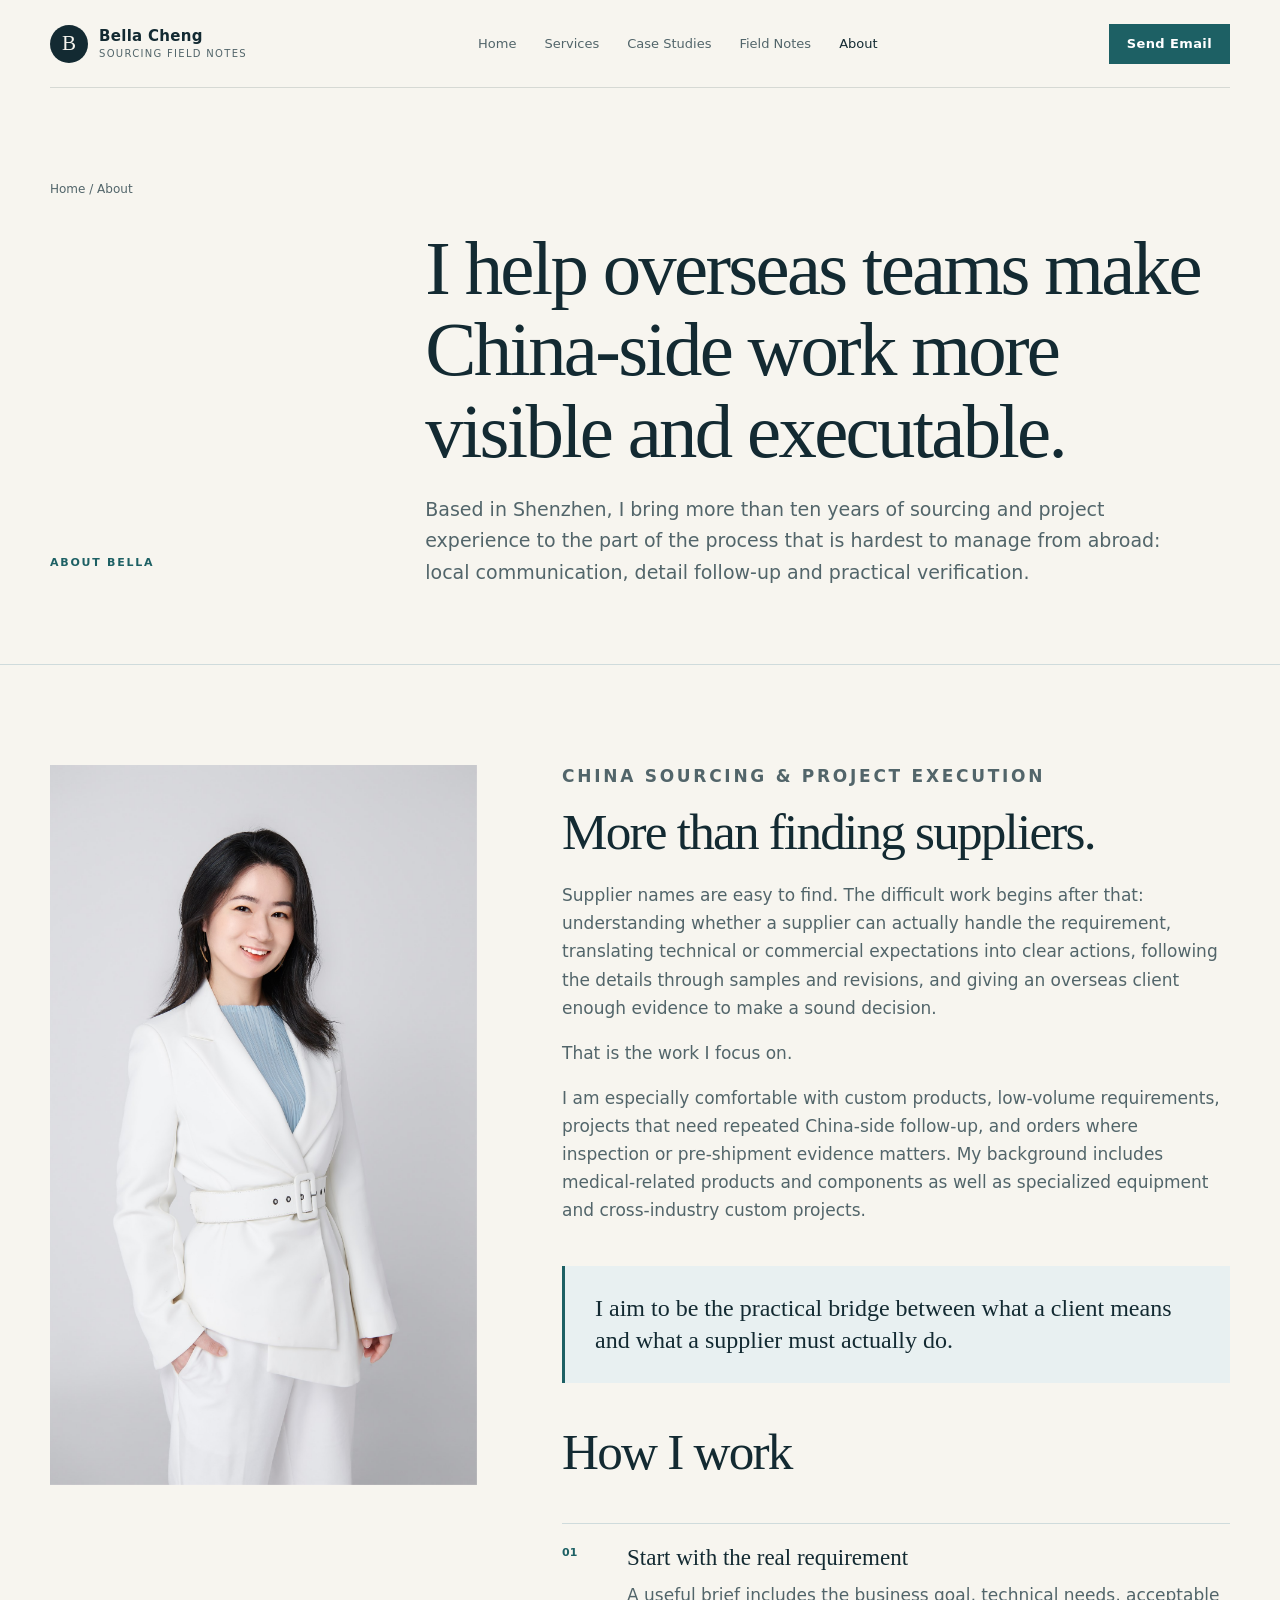
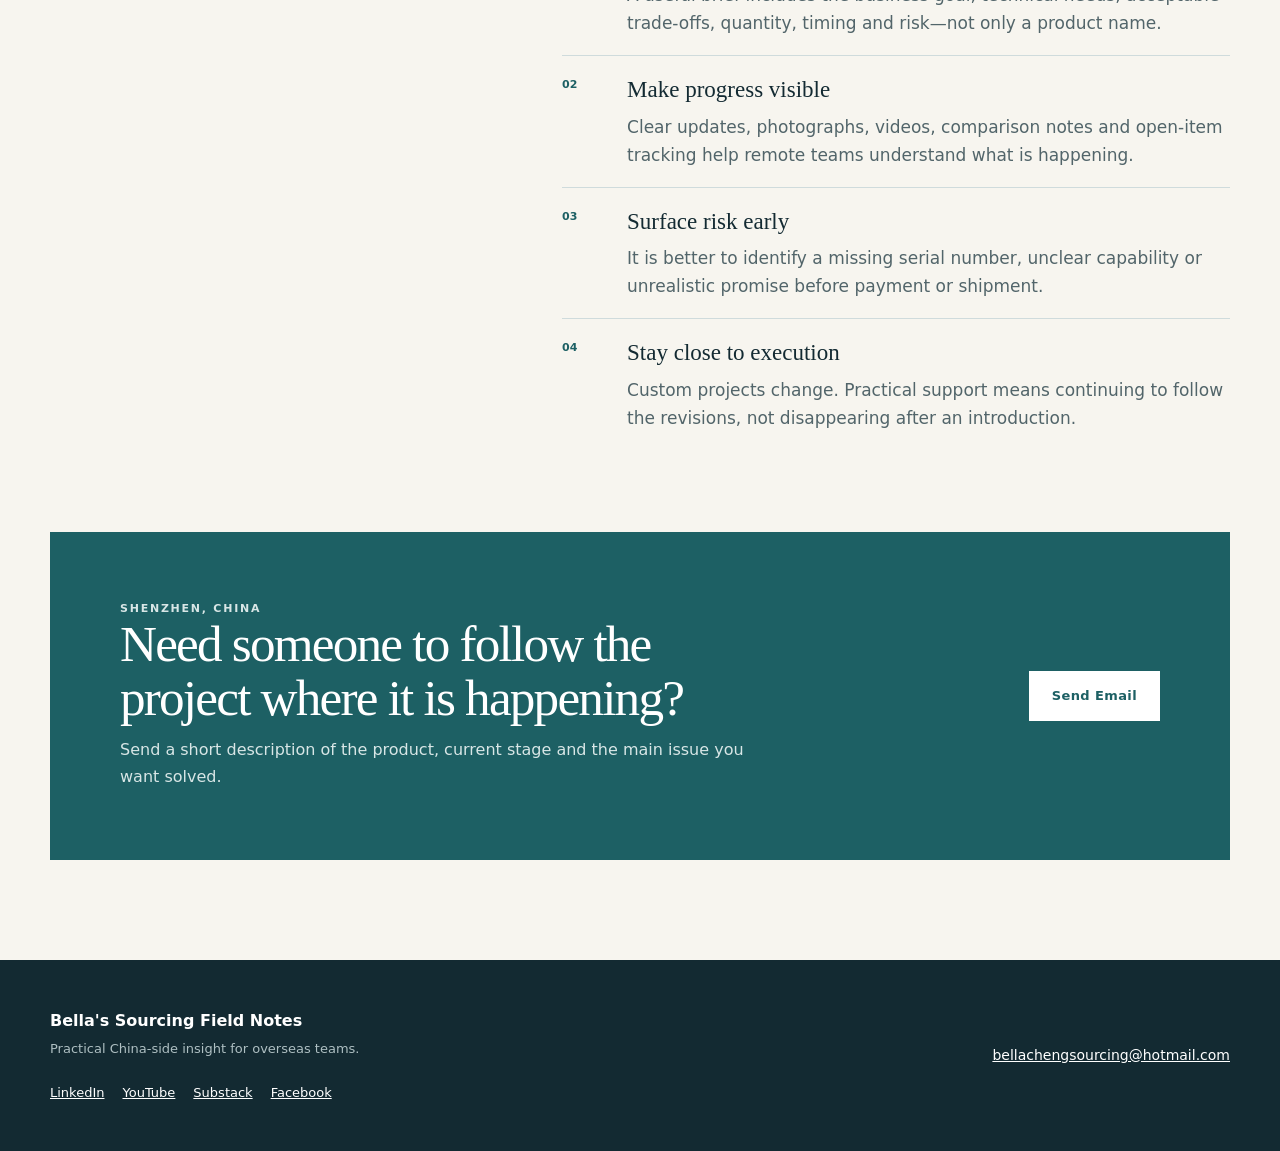
==== about.html @ df1ce71e "Add files via upload Launch Bella's Sourcing Field Notes website" ====
<!doctype html>
<html lang="en">
<head>
  <meta charset="utf-8"><meta name="viewport" content="width=device-width, initial-scale=1">
  <title>About Bella Cheng | Shenzhen Sourcing Specialist</title>
  <meta name="description" content="Meet Bella Cheng, a Shenzhen-based China sourcing and project execution specialist with more than 10 years of experience.">
  <link rel="canonical" href="https://bellasourcingnotes.github.io/about.html">
  <meta property="og:type" content="profile"><meta property="og:url" content="https://bellasourcingnotes.github.io/about.html"><meta property="og:title" content="About Bella Cheng"><meta property="og:description" content="Shenzhen-based China sourcing and project execution specialist with 10+ years of experience."><meta property="og:image" content="https://bellasourcingnotes.github.io/assets/og-preview.png"><meta name="twitter:card" content="summary_large_image"><meta name="twitter:image" content="https://bellasourcingnotes.github.io/assets/og-preview.png">
  <link rel="icon" href="assets/favicon.svg" type="image/svg+xml"><link rel="stylesheet" href="styles.css">
</head>
<body>
  <a class="skip-link" href="#main">Skip to content</a>
  <header class="site-header"><a class="brand" href="index.html"><span class="brand-mark">B</span><span><strong>Bella Cheng</strong><small>Sourcing Field Notes</small></span></a><button class="menu-button" aria-expanded="false" aria-controls="site-nav">Menu</button><nav id="site-nav" class="site-nav" aria-label="Primary navigation"><a href="index.html">Home</a><a href="services.html">Services</a><a href="case-studies.html">Case Studies</a><a href="field-notes.html">Field Notes</a><a class="active" aria-current="page" href="about.html">About</a></nav><a class="button button-small header-cta" href="mailto:bellachengsourcing@hotmail.com?subject=Sourcing%20project%20inquiry">Send Email</a></header>
  <main id="main">
    <section class="page-hero"><div class="shell"><p class="breadcrumbs"><a href="index.html">Home</a> / About</p><div class="page-hero-inner"><p class="section-kicker">About Bella</p><div><h1>I help overseas teams make China-side work more visible and executable.</h1><p class="lead">Based in Shenzhen, I bring more than ten years of sourcing and project experience to the part of the process that is hardest to manage from abroad: local communication, detail follow-up and practical verification.</p></div></div></div></section>
    <section class="content-section"><div class="shell about-layout"><div class="about-portrait"><img src="assets/bella-cheng.jpg" alt="Portrait of Bella Cheng in Shenzhen, China" width="1599" height="2400"></div><div class="about-copy prose"><p class="section-kicker">China sourcing & project execution</p><h2>More than finding suppliers.</h2><p>Supplier names are easy to find. The difficult work begins after that: understanding whether a supplier can actually handle the requirement, translating technical or commercial expectations into clear actions, following the details through samples and revisions, and giving an overseas client enough evidence to make a sound decision.</p><p>That is the work I focus on.</p><p>I am especially comfortable with custom products, low-volume requirements, projects that need repeated China-side follow-up, and orders where inspection or pre-shipment evidence matters. My background includes medical-related products and components as well as specialized equipment and cross-industry custom projects.</p><p class="pull-quote">I aim to be the practical bridge between what a client means and what a supplier must actually do.</p><h2>How I work</h2><div class="principles">
      <article class="principle"><span>01</span><div><h3>Start with the real requirement</h3><p>A useful brief includes the business goal, technical needs, acceptable trade-offs, quantity, timing and risk—not only a product name.</p></div></article>
      <article class="principle"><span>02</span><div><h3>Make progress visible</h3><p>Clear updates, photographs, videos, comparison notes and open-item tracking help remote teams understand what is happening.</p></div></article>
      <article class="principle"><span>03</span><div><h3>Surface risk early</h3><p>It is better to identify a missing serial number, unclear capability or unrealistic promise before payment or shipment.</p></div></article>
      <article class="principle"><span>04</span><div><h3>Stay close to execution</h3><p>Custom projects change. Practical support means continuing to follow the revisions, not disappearing after an introduction.</p></div></article>
    </div></div></div></section>
    <section class="shell cta-panel"><div><p class="section-kicker">Shenzhen, China</p><h2>Need someone to follow the project where it is happening?</h2><p>Send a short description of the product, current stage and the main issue you want solved.</p></div><a class="button" href="mailto:bellachengsourcing@hotmail.com?subject=Sourcing%20project%20inquiry">Send Email</a></section>
  </main>
  <footer class="site-footer"><div class="shell footer-grid"><div><strong>Bella's Sourcing Field Notes</strong><p>Practical China-side insight for overseas teams.</p><div class="social-links"><a href="https://www.linkedin.com/in/bellacxy">LinkedIn</a><a href="https://www.youtube.com/@bellachinasourcing">YouTube</a><a href="https://substack.com/@bellasourcingnotes">Substack</a><a href="https://www.facebook.com/people/Bella-China-Medical-Sourcing/100085035221209/">Facebook</a></div></div><a href="mailto:bellachengsourcing@hotmail.com">bellachengsourcing@hotmail.com</a></div></footer><script src="script.js"></script>
</body></html>
---- styles.css ----
:root {
  --ink: #132a32;
  --muted: #52656a;
  --paper: #f7f5ef;
  --white: #ffffff;
  --mist: #e8f0f1;
  --blue: #a9c7d3;
  --teal: #1d6064;
  --line: #cfdbdc;
  --shadow: 0 24px 70px rgba(23, 57, 65, .13);
  --shell: min(1180px, calc(100% - 40px));
}

* { box-sizing: border-box; }
html { scroll-behavior: smooth; }
body { margin: 0; color: var(--ink); background: var(--paper); font-family: Inter, ui-sans-serif, system-ui, -apple-system, BlinkMacSystemFont, "Segoe UI", sans-serif; line-height: 1.65; }
img { max-width: 100%; display: block; }
a { color: inherit; }
.shell { width: var(--shell); margin-inline: auto; }
.skip-link { position: fixed; top: -100px; left: 16px; z-index: 100; background: var(--ink); color: white; padding: 10px 14px; }
.skip-link:focus { top: 12px; }

.site-header { width: var(--shell); margin: 0 auto; min-height: 88px; display: grid; grid-template-columns: auto 1fr auto; align-items: center; gap: 30px; border-bottom: 1px solid rgba(19,42,50,.14); }
.brand { display: inline-flex; align-items: center; gap: 11px; text-decoration: none; line-height: 1.1; }
.brand-mark { display: grid; place-items: center; width: 38px; height: 38px; background: var(--ink); color: var(--paper); border-radius: 50%; font-family: Georgia, serif; font-size: 21px; }
.brand strong, .brand small { display: block; }
.brand strong { font-size: 15px; letter-spacing: .02em; }
.brand small { margin-top: 4px; font-size: 10px; color: var(--muted); letter-spacing: .13em; text-transform: uppercase; }
.site-nav { justify-self: center; display: flex; gap: 28px; }
.site-nav a { font-size: 13px; text-decoration: none; color: var(--muted); }
.site-nav a:hover, .site-nav a.active { color: var(--ink); }
.menu-button { display: none; }

.button { display: inline-flex; justify-content: center; align-items: center; min-height: 50px; padding: 0 22px; border: 1px solid var(--teal); background: var(--teal); color: white; text-decoration: none; font-weight: 700; font-size: 13px; letter-spacing: .03em; transition: transform .2s ease, box-shadow .2s ease; }
.button:hover { transform: translateY(-2px); box-shadow: 0 10px 24px rgba(29,96,100,.18); }
.button-small { min-height: 40px; padding-inline: 17px; }
.text-link { display: inline-flex; gap: 8px; align-items: center; color: var(--teal); font-weight: 700; font-size: 14px; text-decoration: none; border-bottom: 1px solid currentColor; }

.hero { min-height: 690px; display: grid; grid-template-columns: 1.12fr .88fr; gap: clamp(42px, 8vw, 110px); align-items: center; padding-block: 70px 78px; }
.eyebrow, .section-kicker { margin: 0 0 18px; color: var(--teal); font-size: 11px; line-height: 1.3; font-weight: 800; letter-spacing: .16em; text-transform: uppercase; }
h1, h2, h3, p { margin-top: 0; }
h1, h2 { font-family: Georgia, "Times New Roman", serif; font-weight: 400; line-height: 1.06; letter-spacing: -.035em; }
h1 { margin-bottom: 26px; font-size: clamp(52px, 6.2vw, 86px); }
h1 em { color: var(--teal); font-weight: 400; }
h2 { margin-bottom: 22px; font-size: clamp(36px, 4vw, 57px); }
h3 { line-height: 1.25; }
.hero-lead { max-width: 640px; color: var(--muted); font-size: clamp(17px, 1.7vw, 20px); }
.hero-actions { display: flex; align-items: center; gap: 25px; margin-top: 34px; }
.hero-facts { display: grid; grid-template-columns: repeat(3, 1fr); gap: 20px; margin: 50px 0 0; padding-top: 24px; border-top: 1px solid var(--line); }
.hero-facts div { min-width: 0; }
.hero-facts dt { font-family: Georgia, serif; font-size: 21px; }
.hero-facts dd { margin: 4px 0 0; color: var(--muted); font-size: 11px; line-height: 1.4; text-transform: uppercase; letter-spacing: .08em; }
.portrait-wrap { position: relative; max-width: 470px; justify-self: end; }
.portrait-frame { aspect-ratio: 4 / 5.2; overflow: hidden; background: var(--mist); box-shadow: var(--shadow); }
.portrait-frame img { width: 100%; height: 100%; object-fit: cover; object-position: 50% 20%; }
.portrait-frame::after { content: ""; position: absolute; inset: 16px -16px -16px 16px; z-index: -1; border: 1px solid var(--blue); }
.portrait-caption { position: absolute; left: -32px; bottom: 28px; min-width: 235px; margin: 0; padding: 15px 18px; background: rgba(255,255,255,.94); box-shadow: 0 13px 35px rgba(19,42,50,.12); }
.portrait-caption strong, .portrait-caption span { display: block; }
.portrait-caption strong { font-family: Georgia, serif; font-size: 18px; }
.portrait-caption span { color: var(--muted); font-size: 10px; text-transform: uppercase; letter-spacing: .08em; }

.intro-band { background: var(--ink); color: white; padding-block: 76px; }
.intro-grid { display: grid; grid-template-columns: .4fr 1fr; gap: 70px; }
.intro-grid .section-kicker { color: var(--blue); }
.intro-grid h2 { max-width: 760px; margin-bottom: 16px; }
.intro-grid p:last-child { max-width: 740px; color: #c8d4d6; font-size: 17px; }
.section-space { padding-block: 110px; }
.section-heading { max-width: 680px; margin-bottom: 52px; }
.service-grid { display: grid; grid-template-columns: repeat(4, 1fr); border-top: 1px solid var(--line); border-left: 1px solid var(--line); }
.service-card { min-height: 290px; padding: 30px 25px; border-right: 1px solid var(--line); border-bottom: 1px solid var(--line); }
.service-card span { color: var(--teal); font-size: 11px; font-weight: 800; letter-spacing: .12em; }
.service-card h3 { margin: 72px 0 14px; font-family: Georgia, serif; font-size: 25px; font-weight: 400; }
.service-card p { color: var(--muted); font-size: 14px; }
.about-preview { margin-bottom: 110px; padding: 70px; background: var(--mist); display: grid; grid-template-columns: .8fr 1.2fr; gap: 80px; }
.about-preview h2 { margin-bottom: 0; }
.about-preview p { color: var(--muted); font-size: 17px; }
.site-footer { padding-block: 48px; background: var(--ink); color: white; }
.footer-grid { display: flex; justify-content: space-between; align-items: center; gap: 30px; }
.footer-grid p { margin: 4px 0 0; color: #aebfc2; font-size: 13px; }
.footer-grid a { color: white; font-size: 14px; }

.page-hero { padding-block: 92px 76px; border-bottom: 1px solid var(--line); }
.page-hero-inner { display: grid; grid-template-columns: .55fr 1.45fr; gap: 70px; align-items: end; }
.page-hero h1 { max-width: 930px; margin-bottom: 22px; font-size: clamp(48px, 6vw, 78px); }
.page-hero .lead { max-width: 760px; margin-bottom: 0; color: var(--muted); font-size: 19px; }
.breadcrumbs { margin-bottom: 28px; color: var(--muted); font-size: 12px; }
.breadcrumbs a { text-decoration: none; }
.content-section { padding-block: 100px; }
.content-section + .content-section { border-top: 1px solid var(--line); }
.two-column { display: grid; grid-template-columns: .75fr 1.25fr; gap: 80px; }
.two-column-narrow { display: grid; grid-template-columns: .9fr 1.1fr; gap: 65px; }
.prose { max-width: 760px; }
.prose p { color: var(--muted); font-size: 17px; }
.prose h2, .prose h3 { margin-top: 54px; }
.prose h2:first-child, .prose h3:first-child { margin-top: 0; }
.prose h3 { font-family: Georgia, serif; font-size: 27px; font-weight: 400; }
.prose ul, .prose ol { color: var(--muted); padding-left: 1.25em; }
.prose li { margin-bottom: 10px; }
.pull-quote { margin: 42px 0; padding: 26px 30px; border-left: 3px solid var(--teal); background: var(--mist); color: var(--ink) !important; font-family: Georgia, serif; font-size: 24px !important; line-height: 1.35; }
.detail-list { display: grid; gap: 0; margin: 0; border-top: 1px solid var(--line); }
.detail-list div { display: grid; grid-template-columns: 150px 1fr; gap: 20px; padding: 21px 0; border-bottom: 1px solid var(--line); }
.detail-list dt { color: var(--teal); font-size: 11px; font-weight: 800; letter-spacing: .1em; text-transform: uppercase; }
.detail-list dd { margin: 0; }
.process-list { display: grid; grid-template-columns: repeat(4, 1fr); margin-top: 45px; border-top: 1px solid var(--line); border-left: 1px solid var(--line); }
.process-step { padding: 28px 24px; border-right: 1px solid var(--line); border-bottom: 1px solid var(--line); }
.process-step strong { display: block; margin-bottom: 28px; color: var(--teal); font-size: 11px; letter-spacing: .1em; }
.process-step h3 { font-family: Georgia, serif; font-size: 24px; font-weight: 400; }
.process-step p { color: var(--muted); font-size: 14px; }
.fit-grid { display: grid; grid-template-columns: 1fr 1fr; gap: 1px; margin-top: 40px; background: var(--line); border: 1px solid var(--line); }
.fit-card { padding: 36px; background: var(--paper); }
.fit-card h3 { font-family: Georgia, serif; font-size: 27px; font-weight: 400; }
.fit-card ul { margin: 0; padding-left: 1.15em; color: var(--muted); }
.fit-card li { margin-bottom: 9px; }

.case-grid { display: grid; grid-template-columns: repeat(2, 1fr); gap: 26px; }
.case-card { display: flex; flex-direction: column; min-height: 410px; padding: 38px; background: var(--white); border: 1px solid var(--line); }
.case-card:first-child { grid-column: 1 / -1; min-height: 370px; background: var(--ink); color: white; }
.case-meta { display: flex; flex-wrap: wrap; gap: 10px; margin-bottom: 36px; }
.tag { display: inline-block; padding: 5px 9px; border: 1px solid currentColor; color: var(--teal); font-size: 10px; font-weight: 800; letter-spacing: .08em; text-transform: uppercase; }
.case-card:first-child .tag { color: var(--blue); }
.case-card h2 { max-width: 850px; font-size: clamp(31px, 4vw, 50px); }
.case-card:not(:first-child) h2 { font-size: 34px; }
.case-card p { max-width: 760px; color: var(--muted); }
.case-card:first-child p { color: #c8d4d6; }
.case-outcome { margin-top: auto; padding-top: 26px; border-top: 1px solid var(--line); }
.case-card:first-child .case-outcome { border-color: #3c555c; }
.case-outcome strong { display: block; margin-bottom: 6px; color: var(--teal); font-size: 11px; letter-spacing: .1em; text-transform: uppercase; }
.case-card:first-child .case-outcome strong { color: var(--blue); }
.case-outcome span { font-family: Georgia, serif; font-size: 21px; }
.privacy-note { margin-top: 36px; color: var(--muted); font-size: 13px; }

.notes-grid { display: grid; grid-template-columns: repeat(3, 1fr); gap: 24px; }
.note-card { display: flex; flex-direction: column; min-height: 390px; padding: 30px; background: var(--white); border: 1px solid var(--line); text-decoration: none; }
.note-card:hover { border-color: var(--teal); }
.note-card .tag { align-self: flex-start; }
.note-card h2 { margin-top: 48px; font-size: 32px; }
.note-card p { color: var(--muted); font-size: 14px; }
.note-card .read-more { margin-top: auto; padding-top: 22px; color: var(--teal); font-weight: 800; font-size: 13px; }
.platform-strip { display: grid; grid-template-columns: repeat(4, 1fr); margin-top: 45px; border: 1px solid var(--line); }
.platform-strip a { padding: 24px; text-decoration: none; border-right: 1px solid var(--line); }
.platform-strip a:last-child { border-right: 0; }
.platform-strip strong, .platform-strip span { display: block; }
.platform-strip span { margin-top: 5px; color: var(--muted); font-size: 12px; }

.about-layout { display: grid; grid-template-columns: .78fr 1.22fr; gap: 85px; align-items: start; }
.about-portrait { position: sticky; top: 30px; }
.about-portrait img { width: 100%; max-height: 720px; object-fit: cover; object-position: 50% 20%; }
.about-copy h2 { margin-top: 0; }
.principles { display: grid; gap: 18px; margin-top: 44px; }
.principle { display: grid; grid-template-columns: 45px 1fr; gap: 20px; padding-top: 20px; border-top: 1px solid var(--line); }
.principle span { color: var(--teal); font-size: 11px; font-weight: 800; }
.principle h3 { margin-bottom: 8px; font-family: Georgia, serif; font-size: 23px; font-weight: 400; }
.principle p { margin: 0; color: var(--muted); }

.cta-panel { margin-block: 0 100px; padding: 70px; background: var(--teal); color: white; display: grid; grid-template-columns: 1.35fr .65fr; gap: 60px; align-items: center; }
.cta-panel h2 { margin-bottom: 12px; }
.cta-panel p { margin-bottom: 0; color: #d8e6e6; }
.cta-panel .button { justify-self: end; background: white; border-color: white; color: var(--teal); }
.social-links { display: flex; flex-wrap: wrap; gap: 18px; margin-top: 22px; }
.social-links a { color: inherit; font-size: 13px; }

.article-shell { width: min(760px, calc(100% - 40px)); margin-inline: auto; }
.article-header { padding-block: 85px 58px; }
.article-header h1 { font-size: clamp(44px, 6vw, 72px); }
.article-meta { display: flex; flex-wrap: wrap; gap: 14px; color: var(--muted); font-size: 12px; }
.article-body { padding-bottom: 100px; }
.article-body p, .article-body li { color: var(--muted); font-size: 17px; }
.article-body h2 { margin-top: 58px; font-size: 40px; }
.article-body h3 { margin-top: 34px; font-family: Georgia, serif; font-size: 26px; font-weight: 400; }
.article-body li { margin-bottom: 12px; }
.article-callout { margin: 42px 0; padding: 30px; background: var(--mist); }
.article-callout strong { display: block; margin-bottom: 8px; color: var(--teal); font-size: 11px; letter-spacing: .1em; text-transform: uppercase; }
.article-callout p { margin-bottom: 0; color: var(--ink); }
.article-disclaimer { margin-top: 65px; padding-top: 25px; border-top: 1px solid var(--line); font-size: 12px !important; }
.back-link { display: inline-block; margin-top: 34px; color: var(--teal); font-weight: 700; }
.error-page { min-height: 70vh; display: grid; place-items: center; text-align: center; }
.error-page h1 { margin-bottom: 15px; font-size: 100px; color: var(--teal); }
.error-page p { color: var(--muted); }

@media (max-width: 900px) {
  .site-header { grid-template-columns: 1fr auto; }
  .menu-button { display: block; border: 1px solid var(--line); background: transparent; padding: 9px 12px; }
  .site-nav { display: none; position: absolute; z-index: 20; top: 78px; left: 20px; right: 20px; padding: 20px; background: var(--white); box-shadow: var(--shadow); flex-direction: column; gap: 16px; }
  .site-nav.open { display: flex; }
  .header-cta { display: none; }
  .hero { grid-template-columns: 1fr; padding-top: 55px; }
  .portrait-wrap { justify-self: start; width: min(100%, 500px); }
  .intro-grid, .about-preview { grid-template-columns: 1fr; gap: 25px; }
  .service-grid { grid-template-columns: repeat(2, 1fr); }
  .page-hero-inner, .two-column, .two-column-narrow, .about-layout { grid-template-columns: 1fr; gap: 40px; }
  .process-list { grid-template-columns: repeat(2, 1fr); }
  .notes-grid { grid-template-columns: 1fr 1fr; }
  .platform-strip { grid-template-columns: 1fr 1fr; }
  .platform-strip a:nth-child(2) { border-right: 0; }
  .platform-strip a:nth-child(-n+2) { border-bottom: 1px solid var(--line); }
  .about-portrait { position: static; max-width: 540px; }
  .cta-panel { grid-template-columns: 1fr; }
  .cta-panel .button { justify-self: start; }
}

@media (max-width: 580px) {
  :root { --shell: min(100% - 28px, 1180px); }
  .site-header { min-height: 76px; }
  .brand small { display: none; }
  .hero { min-height: auto; padding-block: 45px 64px; gap: 55px; }
  h1 { font-size: 48px; }
  .hero-actions { align-items: flex-start; flex-direction: column; }
  .hero-facts { grid-template-columns: 1fr 1fr; }
  .portrait-caption { left: 12px; bottom: 16px; }
  .intro-band { padding-block: 58px; }
  .section-space { padding-block: 75px; }
  .service-grid { grid-template-columns: 1fr; }
  .service-card { min-height: 220px; }
  .service-card h3 { margin-top: 48px; }
  .about-preview { margin-bottom: 75px; padding: 42px 24px; }
  .footer-grid { align-items: flex-start; flex-direction: column; }
  .page-hero { padding-block: 60px 52px; }
  .page-hero h1 { font-size: 45px; }
  .content-section { padding-block: 70px; }
  .process-list, .fit-grid, .case-grid, .notes-grid { grid-template-columns: 1fr; }
  .case-card:first-child { grid-column: auto; }
  .case-card { min-height: 350px; padding: 28px; }
  .case-card:not(:first-child) h2 { font-size: 30px; }
  .platform-strip { grid-template-columns: 1fr; }
  .platform-strip a, .platform-strip a:nth-child(2) { border-right: 0; border-bottom: 1px solid var(--line); }
  .platform-strip a:last-child { border-bottom: 0; }
  .cta-panel { margin-bottom: 75px; padding: 45px 25px; }
  .detail-list div { grid-template-columns: 1fr; gap: 6px; }
}

@media (prefers-reduced-motion: reduce) {
  * { scroll-behavior: auto !important; transition: none !important; }
}
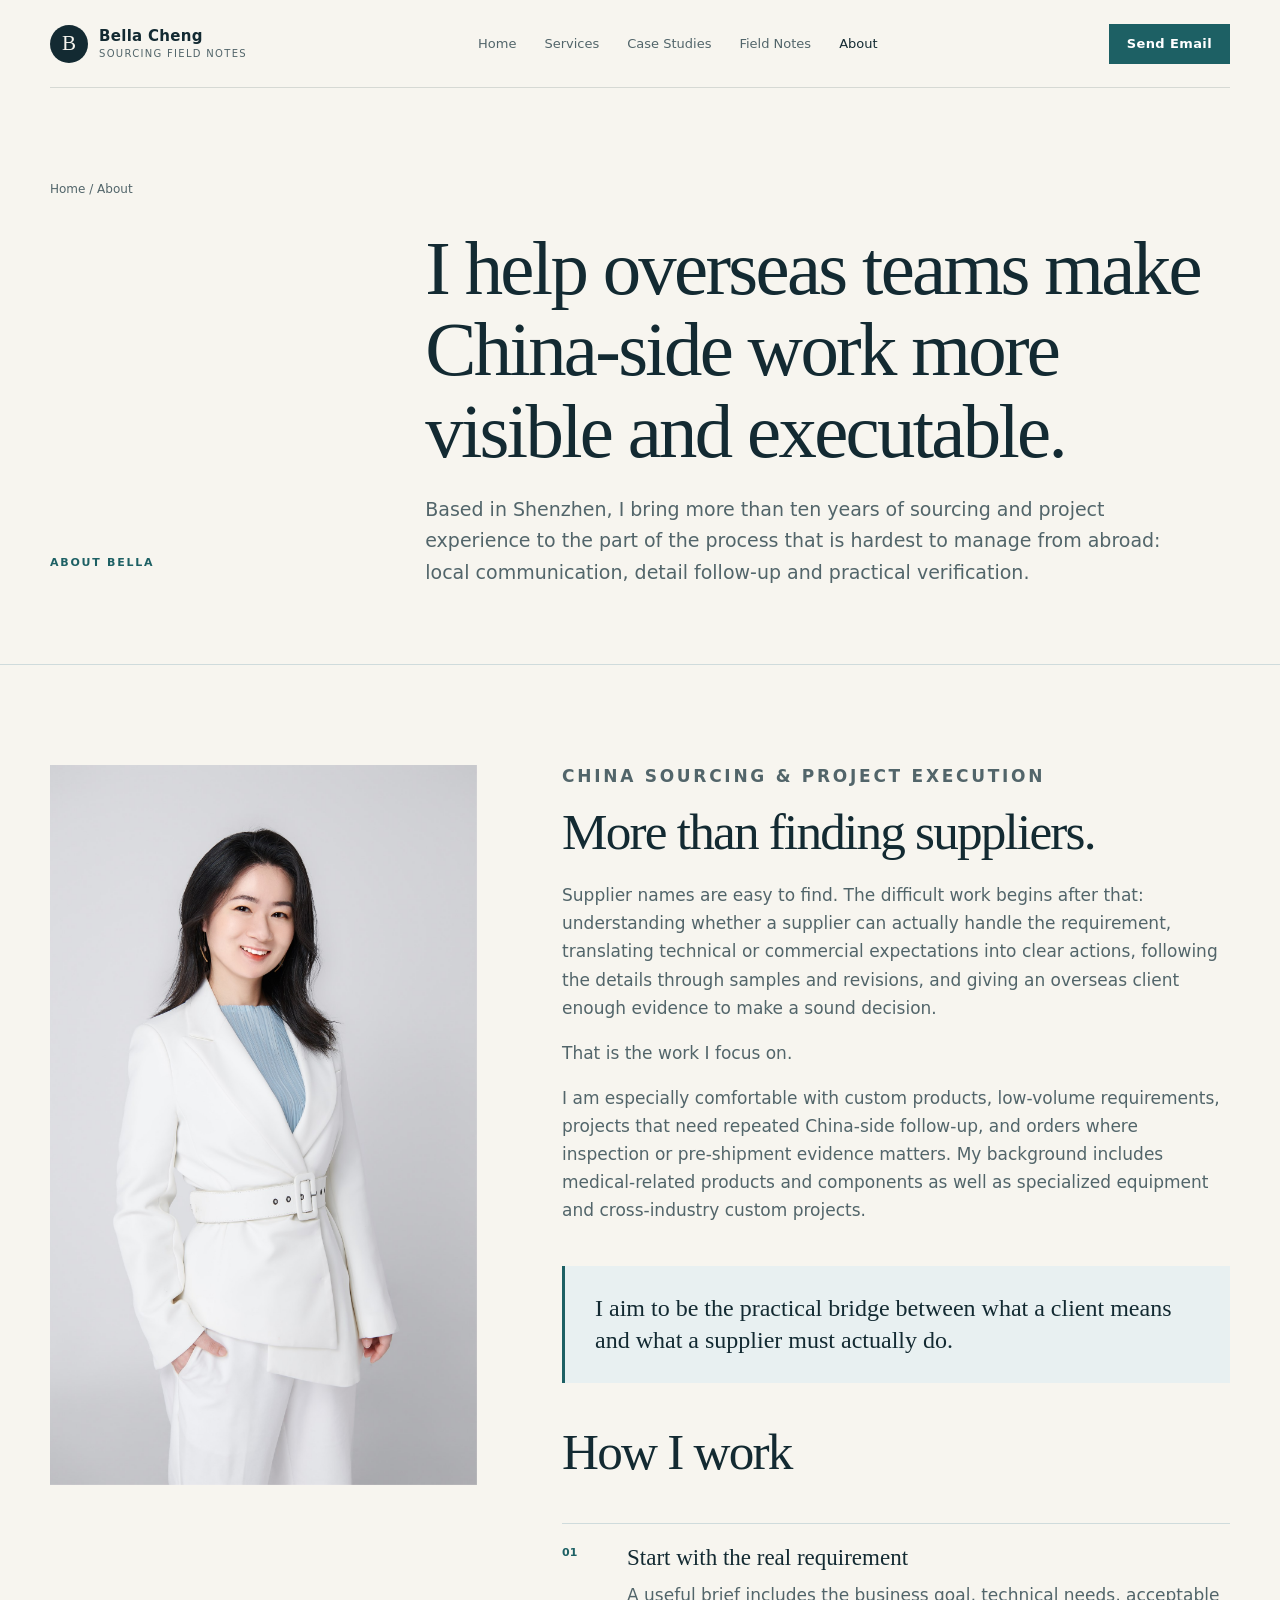
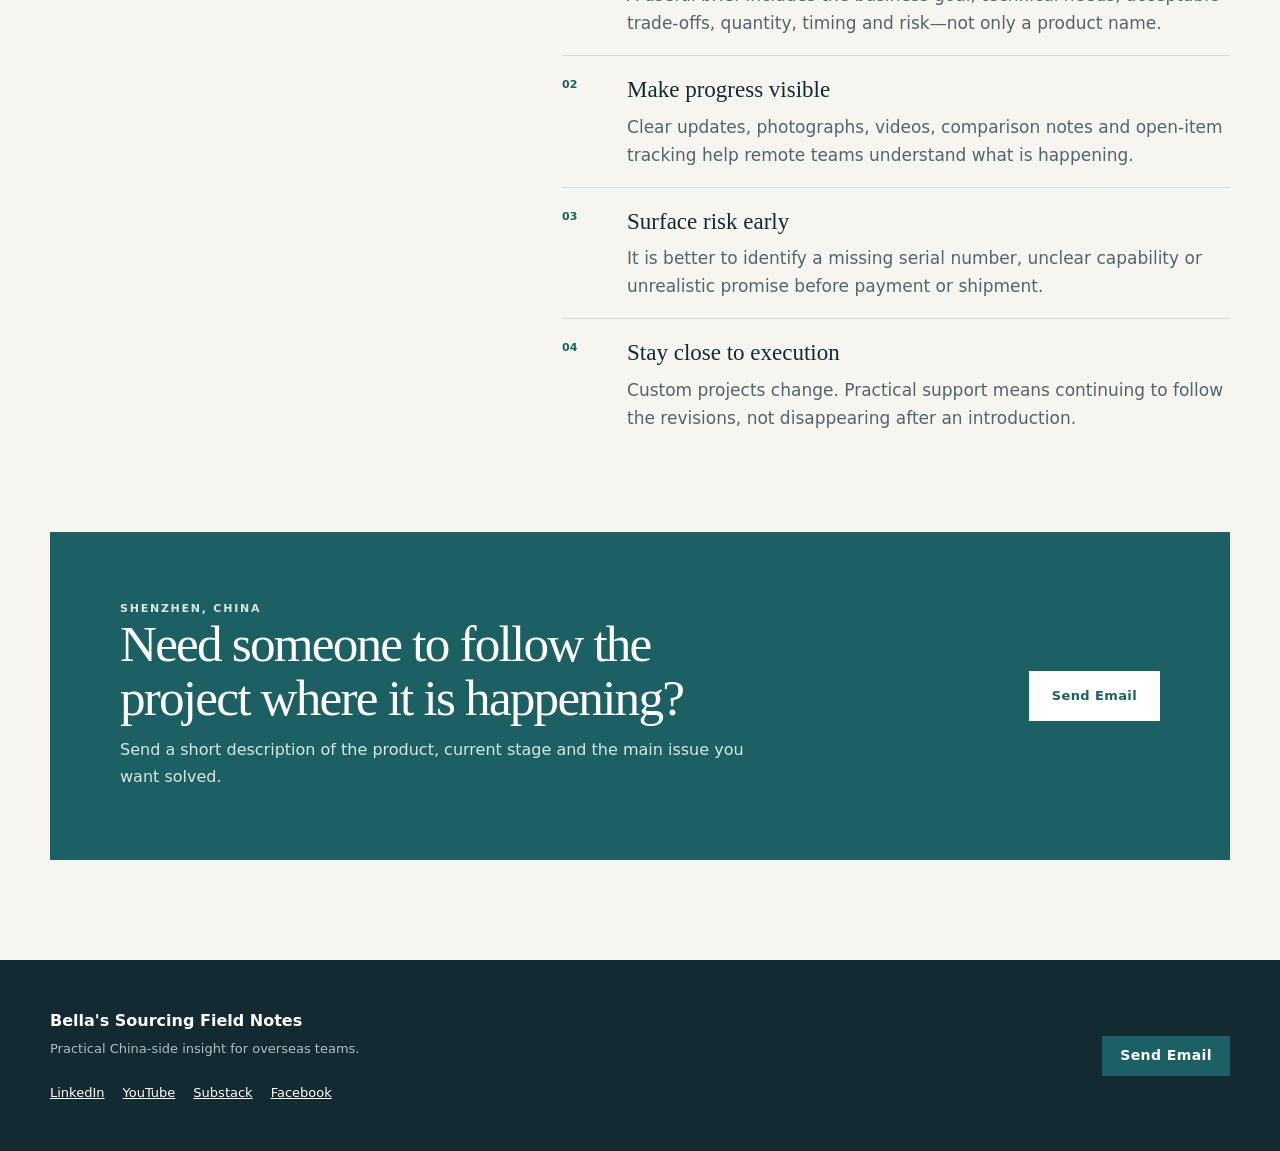
==== commit 6cfd4115: "Add files via upload Replace visible email with Send Email buttons" ====
--- a/about.html
+++ b/about.html
@@ -21,5 +21,5 @@
     </div></div></div></section>
     <section class="shell cta-panel"><div><p class="section-kicker">Shenzhen, China</p><h2>Need someone to follow the project where it is happening?</h2><p>Send a short description of the product, current stage and the main issue you want solved.</p></div><a class="button" href="mailto:bellachengsourcing@hotmail.com?subject=Sourcing%20project%20inquiry">Send Email</a></section>
   </main>
-  <footer class="site-footer"><div class="shell footer-grid"><div><strong>Bella's Sourcing Field Notes</strong><p>Practical China-side insight for overseas teams.</p><div class="social-links"><a href="https://www.linkedin.com/in/bellacxy">LinkedIn</a><a href="https://www.youtube.com/@bellachinasourcing">YouTube</a><a href="https://substack.com/@bellasourcingnotes">Substack</a><a href="https://www.facebook.com/people/Bella-China-Medical-Sourcing/100085035221209/">Facebook</a></div></div><a href="mailto:bellachengsourcing@hotmail.com">bellachengsourcing@hotmail.com</a></div></footer><script src="script.js"></script>
+  <footer class="site-footer"><div class="shell footer-grid"><div><strong>Bella's Sourcing Field Notes</strong><p>Practical China-side insight for overseas teams.</p><div class="social-links"><a href="https://www.linkedin.com/in/bellacxy">LinkedIn</a><a href="https://www.youtube.com/@bellachinasourcing">YouTube</a><a href="https://substack.com/@bellasourcingnotes">Substack</a><a href="https://www.facebook.com/people/Bella-China-Medical-Sourcing/100085035221209/">Facebook</a></div></div><a class="button button-small" href="mailto:bellachengsourcing@hotmail.com?subject=Sourcing%20project%20inquiry">Send Email</a></div></footer><script src="script.js"></script>
 </body></html>
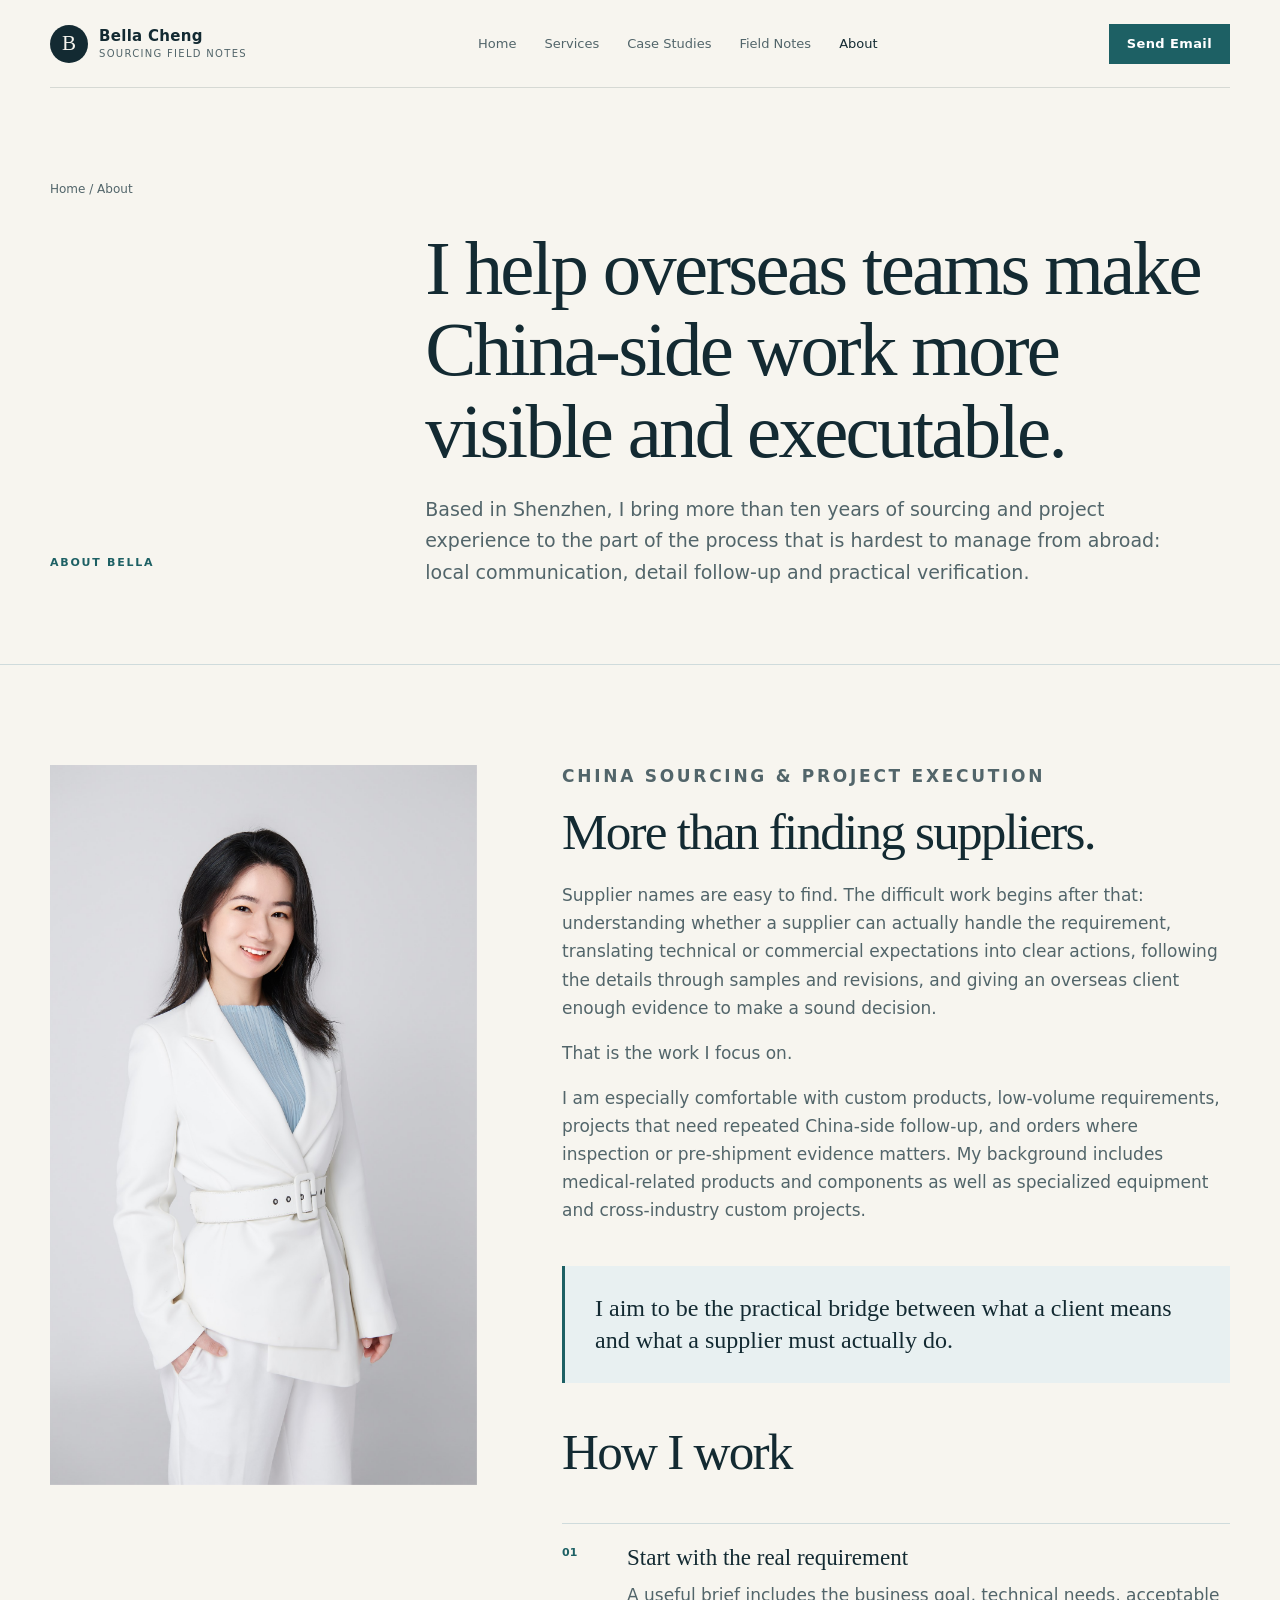
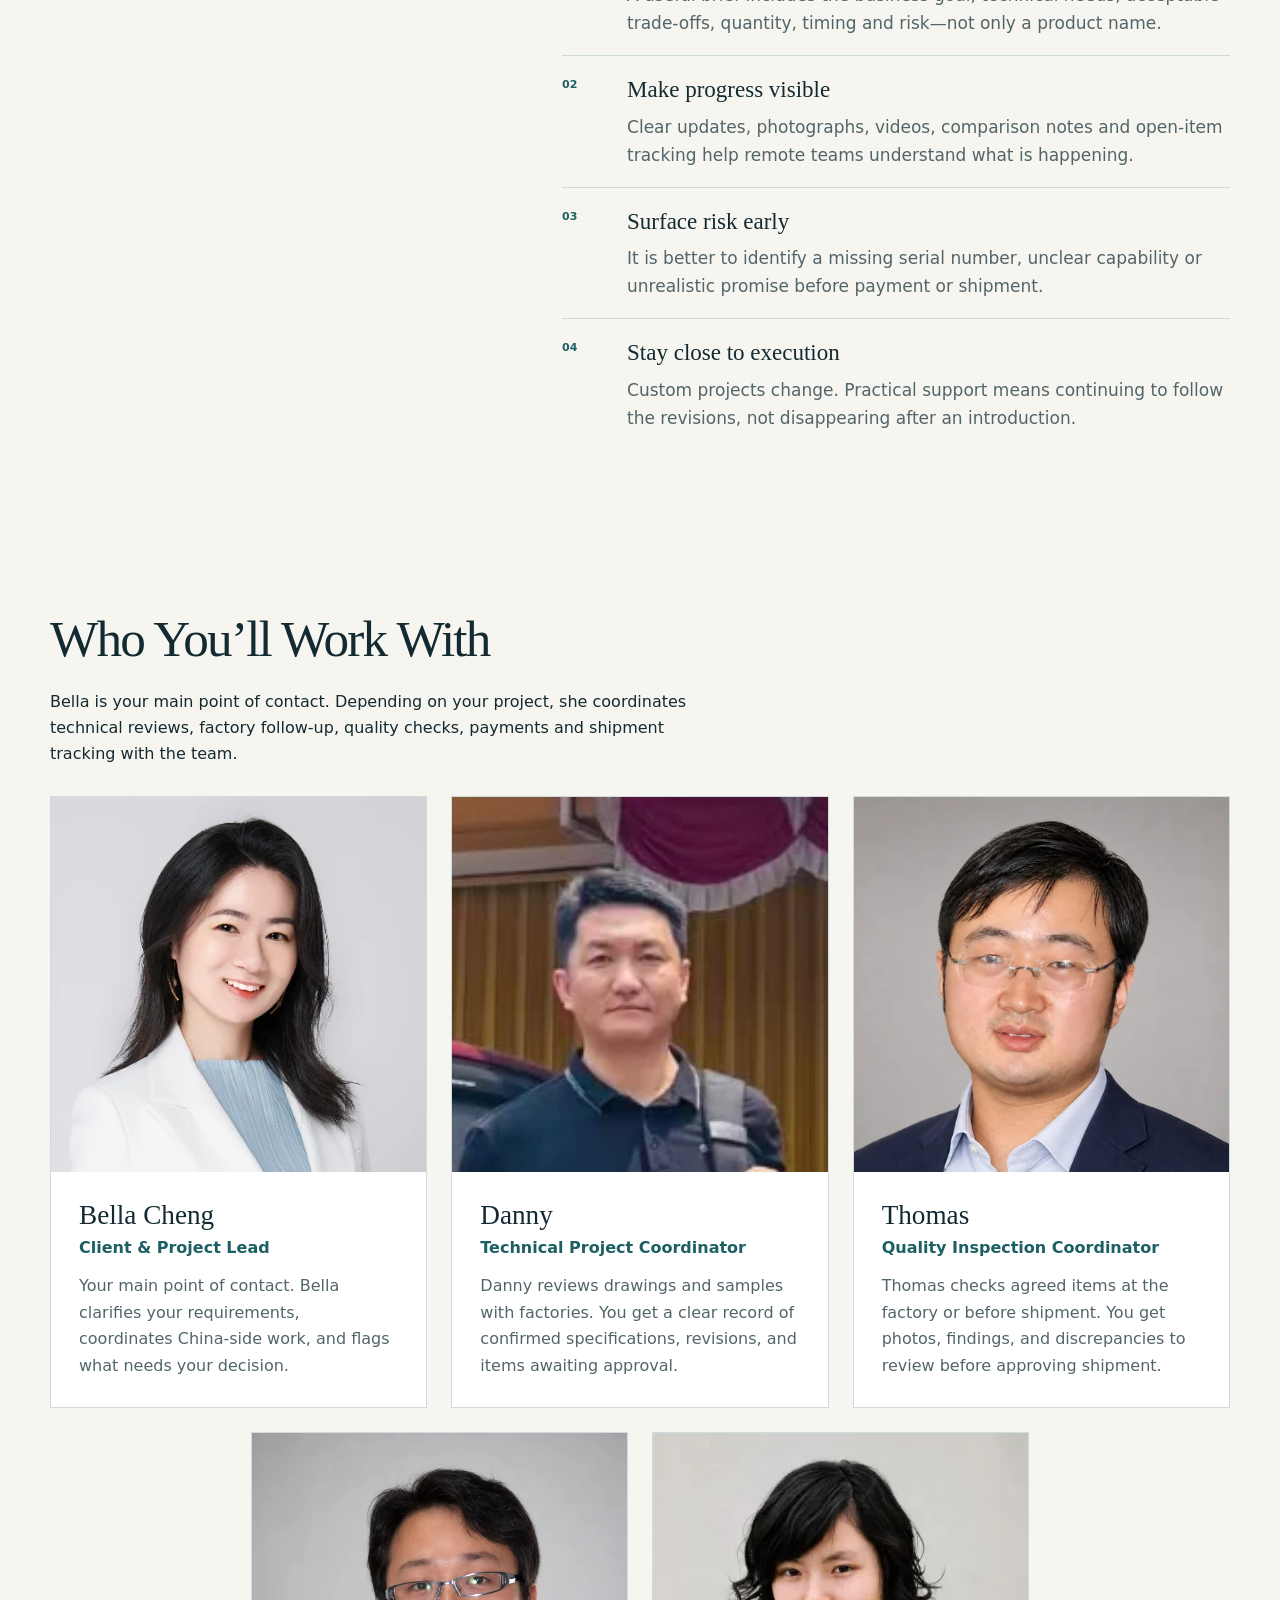
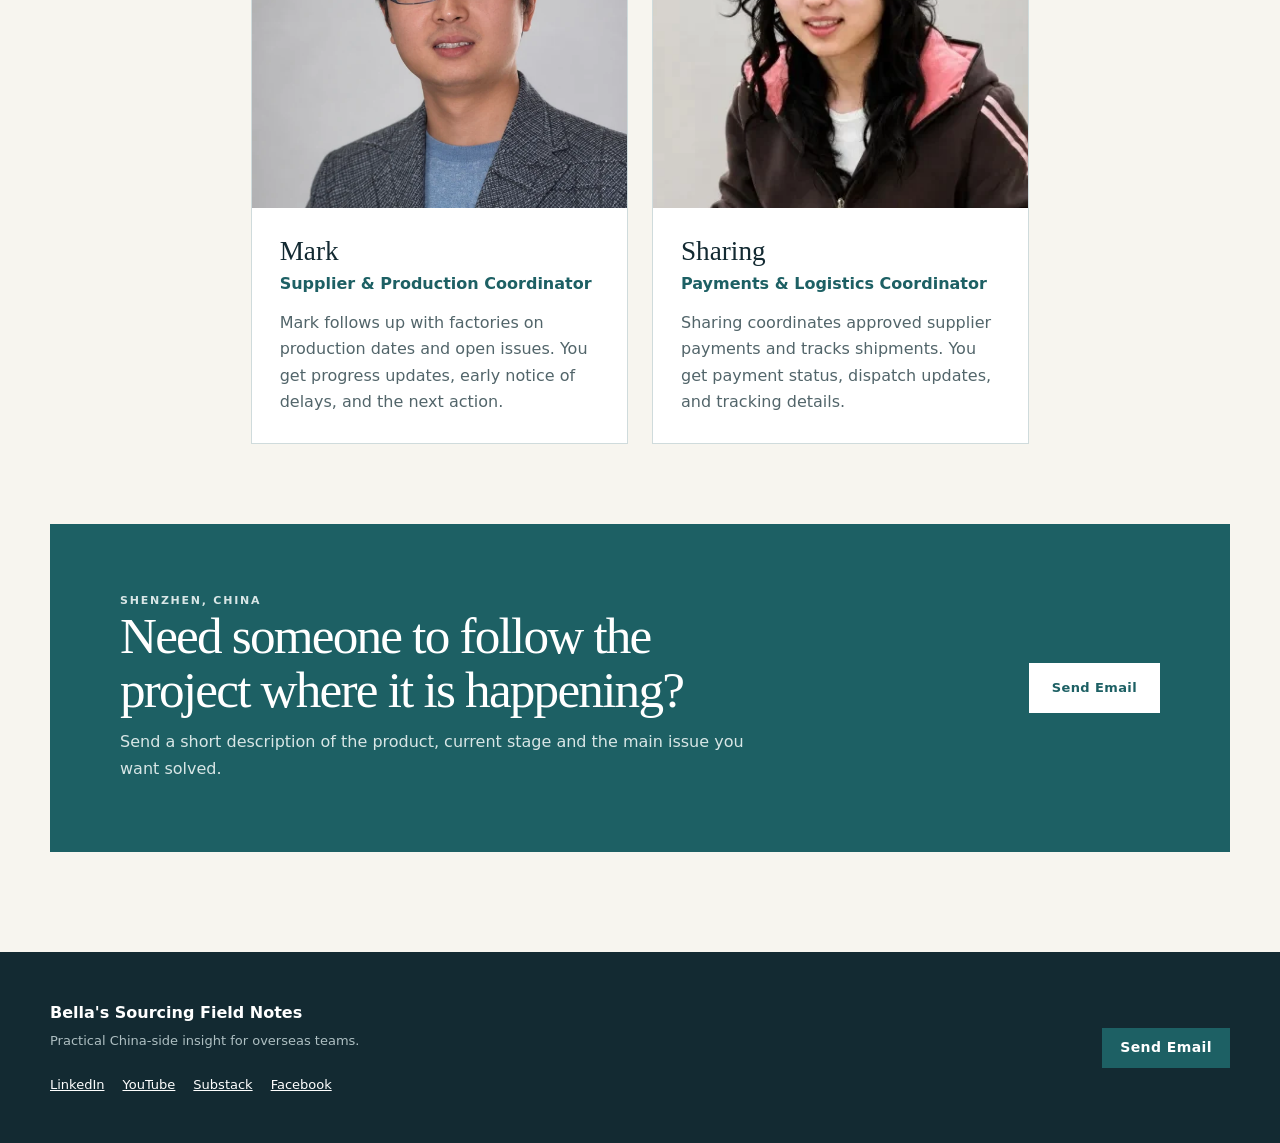
==== commit ef4d92ac: "Add files via upload" ====
--- a/about.html
+++ b/about.html
@@ -3,14 +3,14 @@
 <head>
   <meta charset="utf-8"><meta name="viewport" content="width=device-width, initial-scale=1">
   <title>About Bella Cheng | Shenzhen Sourcing Specialist</title>
-  <meta name="description" content="Meet Bella Cheng, a Shenzhen-based China sourcing and project execution specialist with more than 10 years of experience.">
-  <link rel="canonical" href="https://bellasourcingnotes.github.io/about.html">
-  <meta property="og:type" content="profile"><meta property="og:url" content="https://bellasourcingnotes.github.io/about.html"><meta property="og:title" content="About Bella Cheng"><meta property="og:description" content="Shenzhen-based China sourcing and project execution specialist with 10+ years of experience."><meta property="og:image" content="https://bellasourcingnotes.github.io/assets/og-preview.png"><meta name="twitter:card" content="summary_large_image"><meta name="twitter:image" content="https://bellasourcingnotes.github.io/assets/og-preview.png">
+  <meta name="description" content="Meet Bella Cheng and the Shenzhen sourcing team supporting technical reviews, factory follow-up, quality checks, payments and shipment tracking.">
+  <link rel="canonical" href="https://bellachengsourcing.com/about.html">
+  <meta property="og:type" content="profile"><meta property="og:url" content="https://bellachengsourcing.com/about.html"><meta property="og:title" content="About Bella Cheng"><meta property="og:description" content="Shenzhen-based China sourcing and project execution specialist with 10+ years of experience."><meta property="og:image" content="https://bellachengsourcing.com/assets/og-preview.png"><meta name="twitter:card" content="summary_large_image"><meta name="twitter:image" content="https://bellachengsourcing.com/assets/og-preview.png">
   <link rel="icon" href="assets/favicon.svg" type="image/svg+xml"><link rel="stylesheet" href="styles.css">
 </head>
 <body>
   <a class="skip-link" href="#main">Skip to content</a>
-  <header class="site-header"><a class="brand" href="index.html"><span class="brand-mark">B</span><span><strong>Bella Cheng</strong><small>Sourcing Field Notes</small></span></a><button class="menu-button" aria-expanded="false" aria-controls="site-nav">Menu</button><nav id="site-nav" class="site-nav" aria-label="Primary navigation"><a href="index.html">Home</a><a href="services.html">Services</a><a href="case-studies.html">Case Studies</a><a href="field-notes.html">Field Notes</a><a class="active" aria-current="page" href="about.html">About</a></nav><a class="button button-small header-cta" href="mailto:bellachengsourcing@hotmail.com?subject=Sourcing%20project%20inquiry">Send Email</a></header>
+  <header class="site-header"><a class="brand" href="index.html"><span class="brand-mark">B</span><span><strong>Bella Cheng</strong><small>Sourcing Field Notes</small></span></a><button class="menu-button" aria-expanded="false" aria-controls="site-nav">Menu</button><nav id="site-nav" class="site-nav" aria-label="Primary navigation"><a href="index.html">Home</a><a href="services.html">Services</a><a href="case-studies.html">Case Studies</a><a href="field-notes.html">Field Notes</a><a class="active" aria-current="page" href="about.html">About</a></nav><a class="button button-small header-cta" href="mailto:bellachengsourcing@hotmail.com?subject=Sourcing%20project%20inquiry&amp;body=Hi%20Bella%2C%0D%0A%0D%0AProduct%20or%20part%3A%0D%0ACurrent%20stage%3A%0D%0AWhat%20I%20need%20checked%20or%20followed%20up%20in%20China%3A%0D%0A%0D%0AThanks%2C%0D%0A">Send Email</a></header>
   <main id="main">
     <section class="page-hero"><div class="shell"><p class="breadcrumbs"><a href="index.html">Home</a> / About</p><div class="page-hero-inner"><p class="section-kicker">About Bella</p><div><h1>I help overseas teams make China-side work more visible and executable.</h1><p class="lead">Based in Shenzhen, I bring more than ten years of sourcing and project experience to the part of the process that is hardest to manage from abroad: local communication, detail follow-up and practical verification.</p></div></div></div></section>
     <section class="content-section"><div class="shell about-layout"><div class="about-portrait"><img src="assets/bella-cheng.jpg" alt="Portrait of Bella Cheng in Shenzhen, China" width="1599" height="2400"></div><div class="about-copy prose"><p class="section-kicker">China sourcing & project execution</p><h2>More than finding suppliers.</h2><p>Supplier names are easy to find. The difficult work begins after that: understanding whether a supplier can actually handle the requirement, translating technical or commercial expectations into clear actions, following the details through samples and revisions, and giving an overseas client enough evidence to make a sound decision.</p><p>That is the work I focus on.</p><p>I am especially comfortable with custom products, low-volume requirements, projects that need repeated China-side follow-up, and orders where inspection or pre-shipment evidence matters. My background includes medical-related products and components as well as specialized equipment and cross-industry custom projects.</p><p class="pull-quote">I aim to be the practical bridge between what a client means and what a supplier must actually do.</p><h2>How I work</h2><div class="principles">
@@ -19,7 +19,55 @@
       <article class="principle"><span>03</span><div><h3>Surface risk early</h3><p>It is better to identify a missing serial number, unclear capability or unrealistic promise before payment or shipment.</p></div></article>
       <article class="principle"><span>04</span><div><h3>Stay close to execution</h3><p>Custom projects change. Practical support means continuing to follow the revisions, not disappearing after an introduction.</p></div></article>
     </div></div></div></section>
-    <section class="shell cta-panel"><div><p class="section-kicker">Shenzhen, China</p><h2>Need someone to follow the project where it is happening?</h2><p>Send a short description of the product, current stage and the main issue you want solved.</p></div><a class="button" href="mailto:bellachengsourcing@hotmail.com?subject=Sourcing%20project%20inquiry">Send Email</a></section>
+    <section class="shell team-section" id="team" aria-labelledby="team-heading">
+      <div class="section-heading">
+        <h2 id="team-heading">Who You’ll Work With</h2>
+        <p>Bella is your main point of contact. Depending on your project, she coordinates technical reviews, factory follow-up, quality checks, payments and shipment tracking with the team.</p>
+      </div>
+      <div class="team-grid">
+        <article class="team-card">
+          <div class="team-portrait team-portrait--bella"><img src="assets/team-bella.webp" alt="Bella Cheng" loading="lazy"></div>
+          <div class="team-card-copy">
+            <h3>Bella Cheng</h3>
+            <p class="team-role">Client &amp; Project Lead</p>
+            <p>Your main point of contact. Bella clarifies your requirements, coordinates China-side work, and flags what needs your decision.</p>
+          </div>
+        </article>
+        <article class="team-card">
+          <div class="team-portrait team-portrait--danny"><img src="assets/team-danny.webp" alt="Danny" loading="lazy"></div>
+          <div class="team-card-copy">
+            <h3>Danny</h3>
+            <p class="team-role">Technical Project Coordinator</p>
+            <p>Danny reviews drawings and samples with factories. You get a clear record of confirmed specifications, revisions, and items awaiting approval.</p>
+          </div>
+        </article>
+        <article class="team-card">
+          <div class="team-portrait team-portrait--thomas"><img src="assets/team-thomas.webp" alt="Thomas" loading="lazy"></div>
+          <div class="team-card-copy">
+            <h3>Thomas</h3>
+            <p class="team-role">Quality Inspection Coordinator</p>
+            <p>Thomas checks agreed items at the factory or before shipment. You get photos, findings, and discrepancies to review before approving shipment.</p>
+          </div>
+        </article>
+        <article class="team-card">
+          <div class="team-portrait team-portrait--mark"><img src="assets/team-mark.webp" alt="Mark" loading="lazy"></div>
+          <div class="team-card-copy">
+            <h3>Mark</h3>
+            <p class="team-role">Supplier &amp; Production Coordinator</p>
+            <p>Mark follows up with factories on production dates and open issues. You get progress updates, early notice of delays, and the next action.</p>
+          </div>
+        </article>
+        <article class="team-card">
+          <div class="team-portrait team-portrait--sharing"><img src="assets/team-sharing.webp" alt="Sharing" loading="lazy"></div>
+          <div class="team-card-copy">
+            <h3>Sharing</h3>
+            <p class="team-role">Payments &amp; Logistics Coordinator</p>
+            <p>Sharing coordinates approved supplier payments and tracks shipments. You get payment status, dispatch updates, and tracking details.</p>
+          </div>
+        </article>
+      </div>
+    </section>
+    <section class="shell cta-panel"><div><p class="section-kicker">Shenzhen, China</p><h2>Need someone to follow the project where it is happening?</h2><p>Send a short description of the product, current stage and the main issue you want solved.</p></div><a class="button" href="mailto:bellachengsourcing@hotmail.com?subject=Sourcing%20project%20inquiry&amp;body=Hi%20Bella%2C%0D%0A%0D%0AProduct%20or%20part%3A%0D%0ACurrent%20stage%3A%0D%0AWhat%20I%20need%20checked%20or%20followed%20up%20in%20China%3A%0D%0A%0D%0AThanks%2C%0D%0A">Send Email</a></section>
   </main>
-  <footer class="site-footer"><div class="shell footer-grid"><div><strong>Bella's Sourcing Field Notes</strong><p>Practical China-side insight for overseas teams.</p><div class="social-links"><a href="https://www.linkedin.com/in/bellacxy">LinkedIn</a><a href="https://www.youtube.com/@bellachinasourcing">YouTube</a><a href="https://substack.com/@bellasourcingnotes">Substack</a><a href="https://www.facebook.com/people/Bella-China-Medical-Sourcing/100085035221209/">Facebook</a></div></div><a class="button button-small" href="mailto:bellachengsourcing@hotmail.com?subject=Sourcing%20project%20inquiry">Send Email</a></div></footer><script src="script.js"></script>
+  <footer class="site-footer"><div class="shell footer-grid"><div><strong>Bella's Sourcing Field Notes</strong><p>Practical China-side insight for overseas teams.</p><div class="social-links"><a href="https://www.linkedin.com/in/bellacxy">LinkedIn</a><a href="https://www.youtube.com/@bellachinasourcing">YouTube</a><a href="https://substack.com/@bellasourcingnotes">Substack</a><a href="https://www.facebook.com/people/Bella-China-Medical-Sourcing/100085035221209/">Facebook</a></div></div><a class="button button-small" href="mailto:bellachengsourcing@hotmail.com?subject=Sourcing%20project%20inquiry&amp;body=Hi%20Bella%2C%0D%0A%0D%0AProduct%20or%20part%3A%0D%0ACurrent%20stage%3A%0D%0AWhat%20I%20need%20checked%20or%20followed%20up%20in%20China%3A%0D%0A%0D%0AThanks%2C%0D%0A">Send Email</a></div></footer><script src="script.js"></script>
 </body></html>
--- a/styles.css
+++ b/styles.css
@@ -71,9 +71,37 @@
 .service-card span { color: var(--teal); font-size: 11px; font-weight: 800; letter-spacing: .12em; }
 .service-card h3 { margin: 72px 0 14px; font-family: Georgia, serif; font-size: 25px; font-weight: 400; }
 .service-card p { color: var(--muted); font-size: 14px; }
+.buyer-service-grid .service-card { min-height: 0; }
+.buyer-service-grid .service-card h3 { margin: 0 0 14px; }
+.buyer-service-grid .service-card p { margin-bottom: 0; font-size: 1rem; }
+.buyer-service-cta { display: flex; flex-wrap: wrap; align-items: center; gap: 14px 18px; margin: 24px 0 0; color: var(--muted); }
 .about-preview { margin-bottom: 110px; padding: 70px; background: var(--mist); display: grid; grid-template-columns: .8fr 1.2fr; gap: 80px; }
 .about-preview h2 { margin-bottom: 0; }
 .about-preview p { color: var(--muted); font-size: 17px; }
+.team-section { margin-block: 80px; scroll-margin-top: 110px; }
+.team-section .section-heading { margin-bottom: 28px; }
+.team-grid { display: grid; grid-template-columns: repeat(6, minmax(0, 1fr)); gap: 24px; }
+.team-card { grid-column: span 2; display: flex; flex-direction: column; background: var(--white); border: 1px solid var(--line); }
+.team-card:nth-child(4) { grid-column: 2 / span 2; }
+.team-portrait { position: relative; aspect-ratio: 1; overflow: hidden; background: var(--mist); }
+.team-portrait img { position: absolute; inset: var(--photo-y, 0) auto auto var(--photo-x, 0); display: block; width: var(--photo-width, 100%); height: auto; max-width: none; }
+.team-portrait--bella { --photo-width: 114%; --photo-x: -9%; --photo-y: -2%; }
+.team-portrait--danny { --photo-width: 224%; --photo-x: -29%; --photo-y: -20%; }
+.team-portrait--thomas { --photo-width: 199%; --photo-x: -54%; --photo-y: -2%; }
+.team-portrait--mark { --photo-width: 129%; --photo-x: -10%; --photo-y: -4%; }
+.team-portrait--sharing { --photo-width: 130%; --photo-x: -5%; --photo-y: 0%; }
+.team-card-copy { padding: clamp(18px, 2.4vw, 28px); }
+.team-card-copy h3 { margin: 0; font: 1.7rem Georgia, serif; }
+.team-card-copy p { margin: 12px 0 0; color: var(--muted); }
+.team-card-copy .team-role { margin-top: 4px; color: var(--teal); font-weight: 700; }
+@media (max-width: 850px) {
+  .team-grid { grid-template-columns: repeat(2, minmax(0, 1fr)); }
+  .team-card, .team-card:nth-child(4) { grid-column: auto; }
+}
+@media (max-width: 540px) {
+  .team-grid { grid-template-columns: 1fr; }
+  .team-section { margin-block: 56px; }
+}
 .site-footer { padding-block: 48px; background: var(--ink); color: white; }
 .footer-grid { display: flex; justify-content: space-between; align-items: center; gap: 30px; }
 .footer-grid p { margin: 4px 0 0; color: #aebfc2; font-size: 13px; }
@@ -113,6 +141,38 @@
 .fit-card li { margin-bottom: 9px; }
 
 .case-grid { display: grid; grid-template-columns: repeat(2, 1fr); gap: 26px; }
+.buyer-situations { display: grid; gap: 12px; padding-inline-start: 22px; margin-block: 22px; color: #e1ebeb; }
+.featured-cases { display: grid; gap: 36px; margin-top: 44px; }
+.featured-case { display: grid; grid-template-columns: minmax(0, 1.9fr) minmax(0, 1fr); gap: clamp(20px, 4vw, 50px); align-items: start; padding: clamp(16px, 2.6vw, 32px); background: var(--white); border: 1px solid var(--line); }
+.featured-case-summary { display: grid; gap: 20px; }
+.featured-case h3 { font-size: clamp(25px, 2.6vw, 36px); line-height: 1.13; margin: 0; }
+.featured-case-summary p { margin: 12px 0; }
+.featured-lead img { aspect-ratio: 16 / 10; object-fit: cover; }
+.featured-case-summary img { aspect-ratio: 16 / 9; object-fit: cover; }
+.story-stack { display: grid; gap: 40px; }
+.story { padding-block: 32px; border-top: 1px solid var(--line); scroll-margin-top: 110px; }
+.story h2 { max-width: 24ch; }
+.story-layout { display: grid; gap: 28px; }
+.story-gallery { order: -1; display: grid; grid-template-columns: minmax(0, 1.6fr) minmax(0, 1fr); gap: 20px; align-items: start; }
+.story-gallery img { aspect-ratio: 16 / 10; object-fit: cover; }
+.story-image { margin: 0; }
+.story-image img { display: block; width: 100%; height: auto; }
+.story-image figcaption { font-size: .875rem; color: var(--muted); padding-top: 10px; }
+.audit-summary { scroll-margin-top: 110px; margin-top: 32px; padding: clamp(22px, 4vw, 42px); background: var(--white); border: 1px solid var(--line); }
+.audit-summary h3 { margin: 0 0 10px; font-size: clamp(24px, 3vw, 36px); }
+.audit-summary > p { max-width: 72ch; }
+.audit-summary dl { display: grid; grid-template-columns: repeat(2, minmax(0, 1fr)); gap: 18px 28px; margin: 22px 0; }
+.audit-summary dl > div { padding-top: 12px; border-top: 1px solid var(--line); }
+.audit-summary dt { font-weight: 700; }
+.audit-summary dd { margin: 6px 0 0; color: var(--muted); }
+.story-examples { display: grid; gap: 12px; padding-inline-start: 20px; }
+@media (max-width: 850px) {
+  .featured-case { grid-template-columns: 1fr; }
+}
+@media (max-width: 580px) {
+  .story-gallery { grid-template-columns: 1fr; }
+  .audit-summary dl { grid-template-columns: 1fr; }
+}
 .case-card { display: flex; flex-direction: column; min-height: 410px; padding: 38px; background: var(--white); border: 1px solid var(--line); }
 .case-card:first-child { grid-column: 1 / -1; min-height: 370px; background: var(--ink); color: white; }
 .case-meta { display: flex; flex-wrap: wrap; gap: 10px; margin-bottom: 36px; }
@@ -126,6 +186,16 @@
 .case-card:first-child .case-outcome { border-color: #3c555c; }
 .case-outcome strong { display: block; margin-bottom: 6px; color: var(--teal); font-size: 11px; letter-spacing: .1em; text-transform: uppercase; }
 .case-card:first-child .case-outcome strong { color: var(--blue); }
+.prototype-photos { margin-top: 32px; }
+.prototype-photos h3 { margin: 0 0 16px; font-size: 1.0625rem; }
+.prototype-gallery { display: grid; grid-template-columns: repeat(2, minmax(0, 1fr)); gap: 20px; }
+.prototype-gallery figure { margin: 0; }
+.prototype-gallery figure:first-child { grid-column: 1 / -1; }
+.prototype-gallery img { display: block; width: 100%; height: auto; }
+.prototype-gallery figcaption { margin-top: 7px; color: #c8d4d6; font-size: .875rem; }
+@media (max-width: 650px) {
+  .prototype-gallery { grid-template-columns: 1fr; }
+}
 .case-outcome span { font-family: Georgia, serif; font-size: 21px; }
 .privacy-note { margin-top: 36px; color: var(--muted); font-size: 13px; }
 
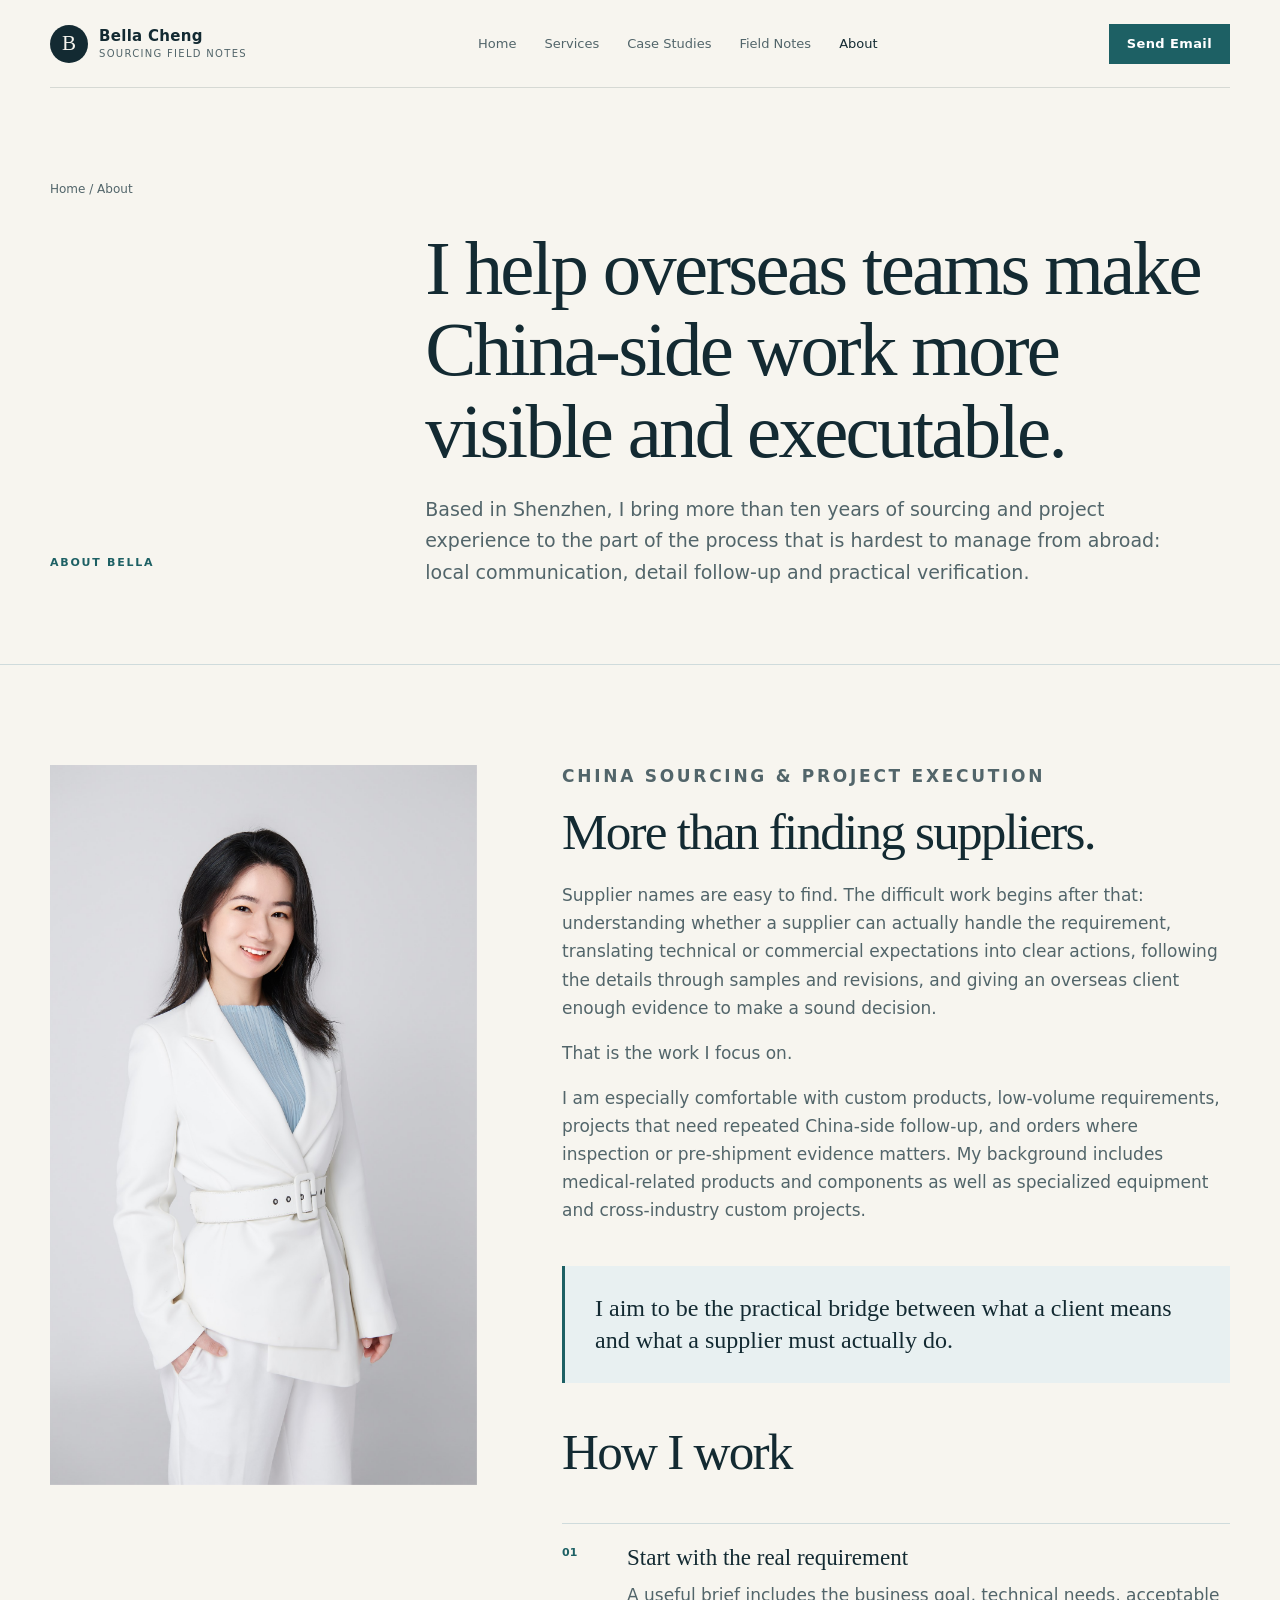
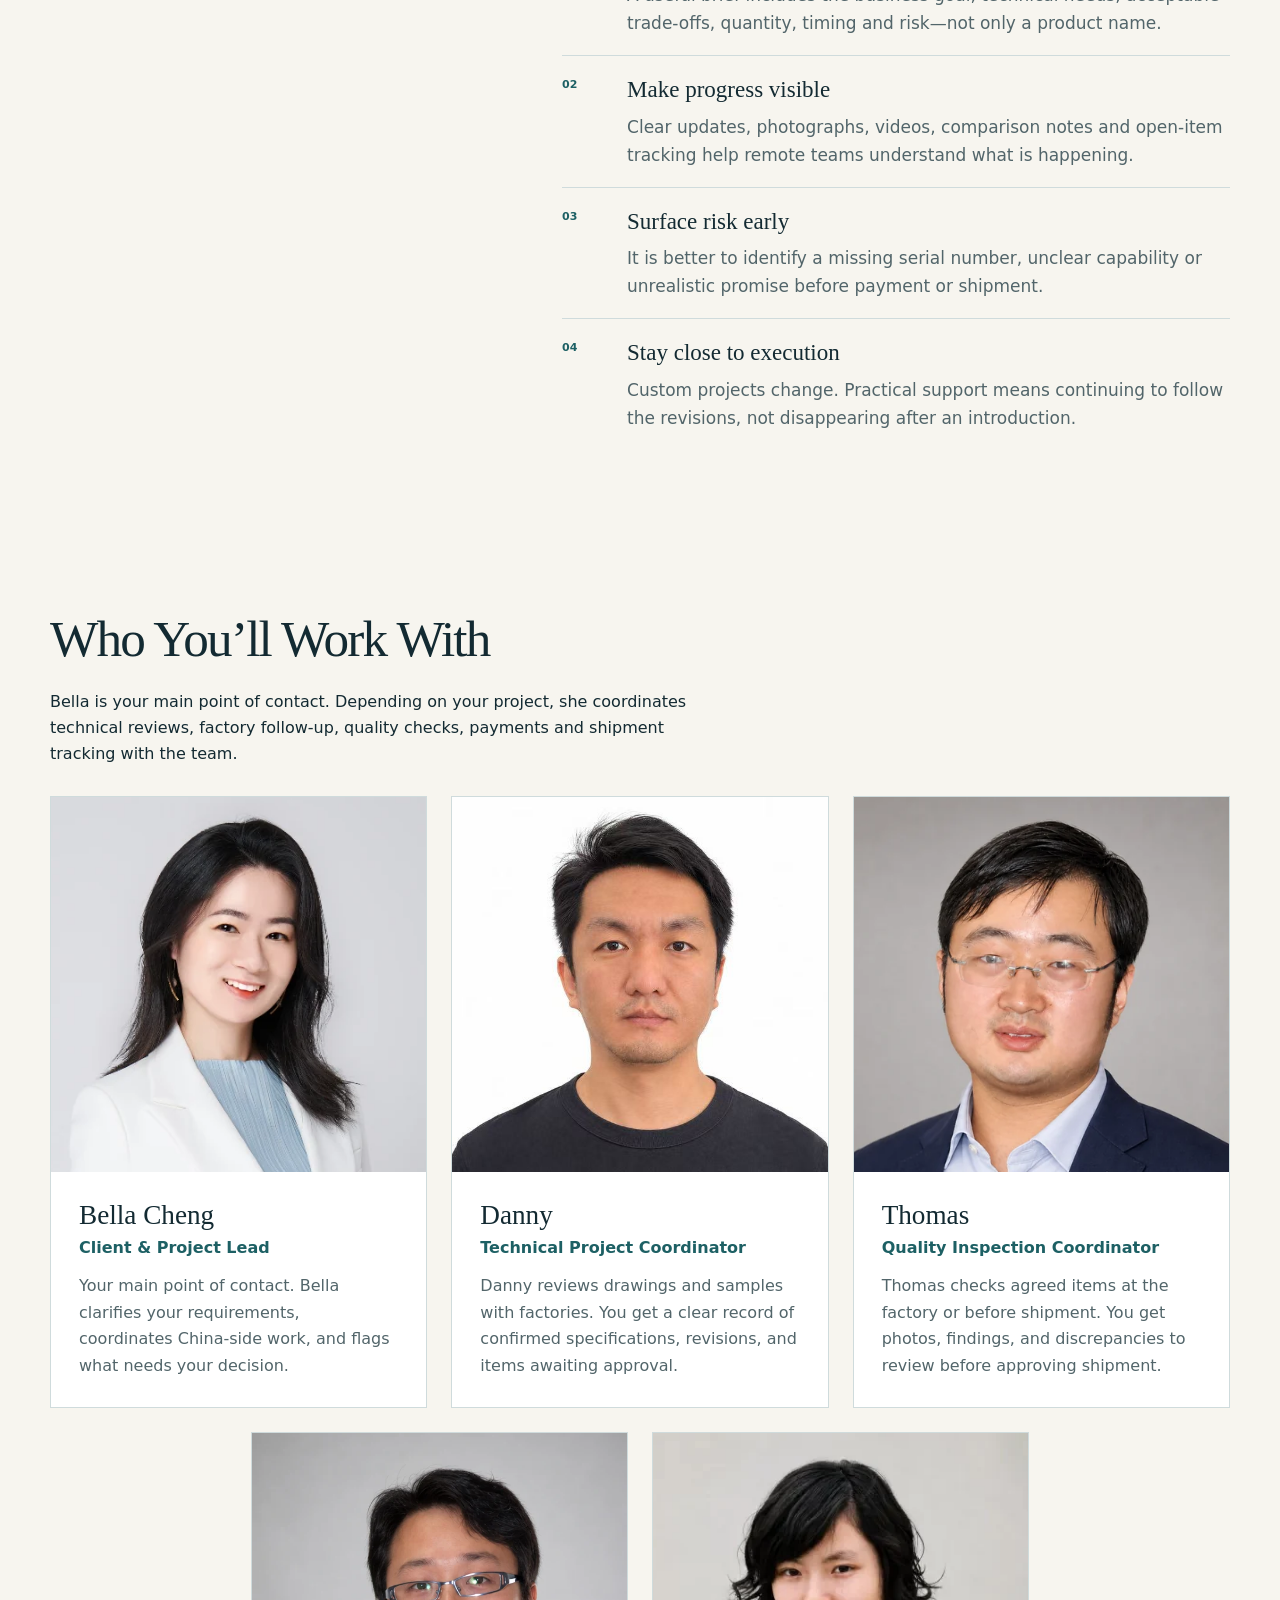
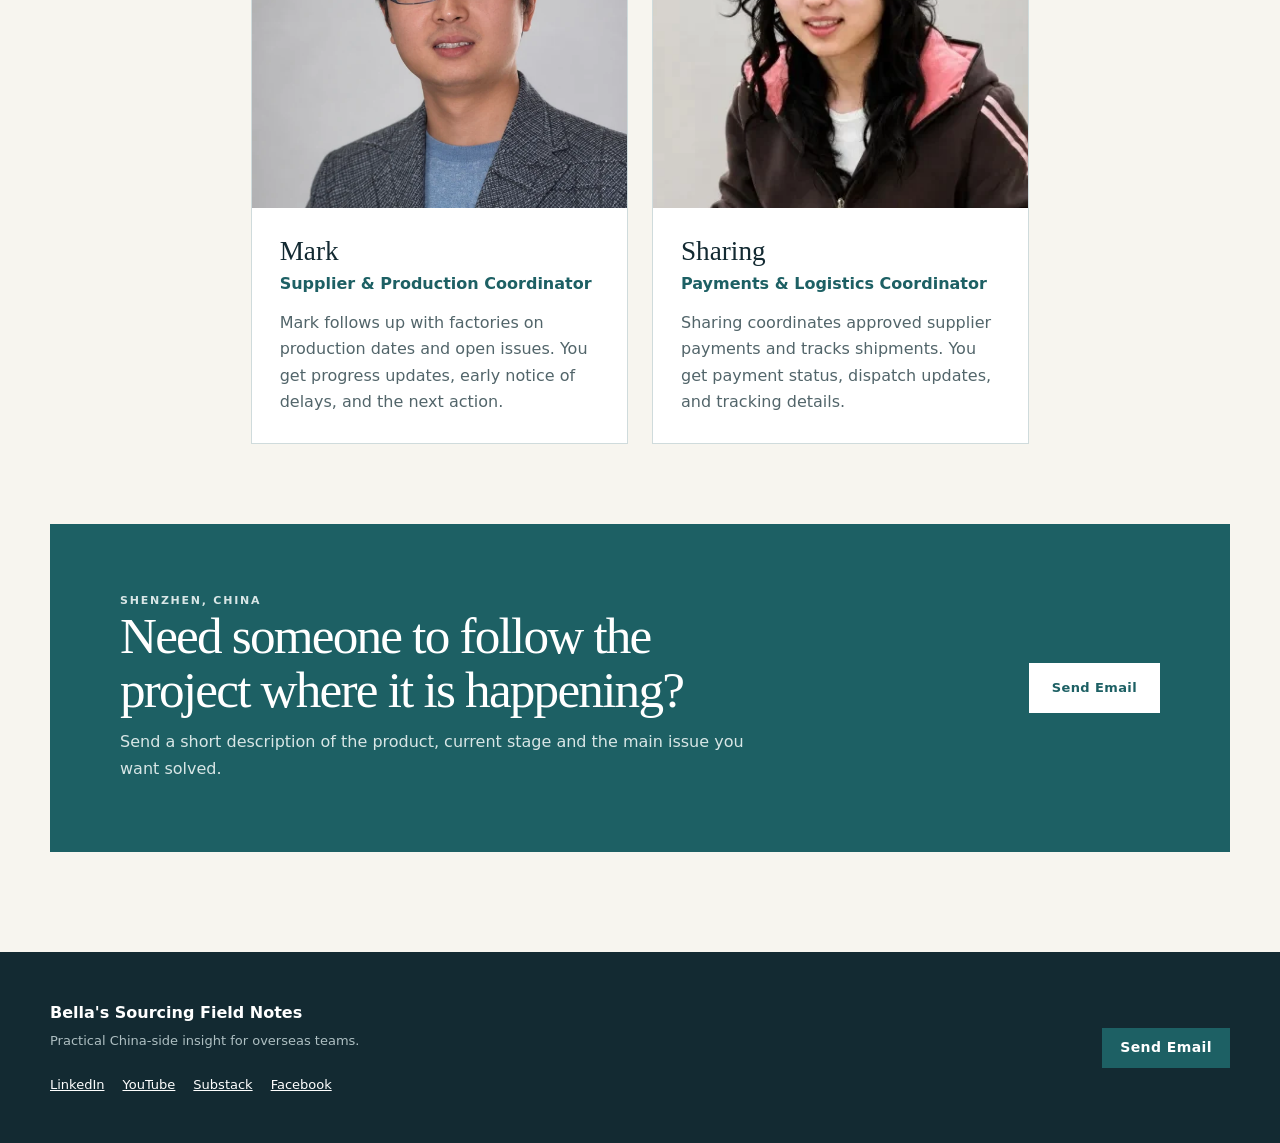
==== commit 0183f638: "Add files via upload" ====
--- a/about.html
+++ b/about.html
@@ -34,7 +34,7 @@
           </div>
         </article>
         <article class="team-card">
-          <div class="team-portrait team-portrait--danny"><img src="assets/team-danny.webp" alt="Danny" loading="lazy"></div>
+          <div class="team-portrait"><img src="assets/team-danny-original.jpg" alt="Danny" width="600" height="600" loading="lazy"></div>
           <div class="team-card-copy">
             <h3>Danny</h3>
             <p class="team-role">Technical Project Coordinator</p>
--- a/styles.css
+++ b/styles.css
@@ -86,7 +86,6 @@
 .team-portrait { position: relative; aspect-ratio: 1; overflow: hidden; background: var(--mist); }
 .team-portrait img { position: absolute; inset: var(--photo-y, 0) auto auto var(--photo-x, 0); display: block; width: var(--photo-width, 100%); height: auto; max-width: none; }
 .team-portrait--bella { --photo-width: 114%; --photo-x: -9%; --photo-y: -2%; }
-.team-portrait--danny { --photo-width: 224%; --photo-x: -29%; --photo-y: -20%; }
 .team-portrait--thomas { --photo-width: 199%; --photo-x: -54%; --photo-y: -2%; }
 .team-portrait--mark { --photo-width: 129%; --photo-x: -10%; --photo-y: -4%; }
 .team-portrait--sharing { --photo-width: 130%; --photo-x: -5%; --photo-y: 0%; }
@@ -94,6 +93,14 @@
 .team-card-copy h3 { margin: 0; font: 1.7rem Georgia, serif; }
 .team-card-copy p { margin: 12px 0 0; color: var(--muted); }
 .team-card-copy .team-role { margin-top: 4px; color: var(--teal); font-weight: 700; }
+.home-team { margin-top: -30px; }
+.home-team-more { margin: 24px 0 0; }
+@media (min-width: 1060px) {
+  .home-team .team-grid { grid-template-columns: repeat(5, minmax(0, 1fr)); gap: 16px; }
+  .home-team .team-card, .home-team .team-card:nth-child(4) { grid-column: auto; }
+  .home-team .team-card-copy { padding: 16px; }
+  .home-team .team-role { min-height: 3em; }
+}
 @media (max-width: 850px) {
   .team-grid { grid-template-columns: repeat(2, minmax(0, 1fr)); }
   .team-card, .team-card:nth-child(4) { grid-column: auto; }
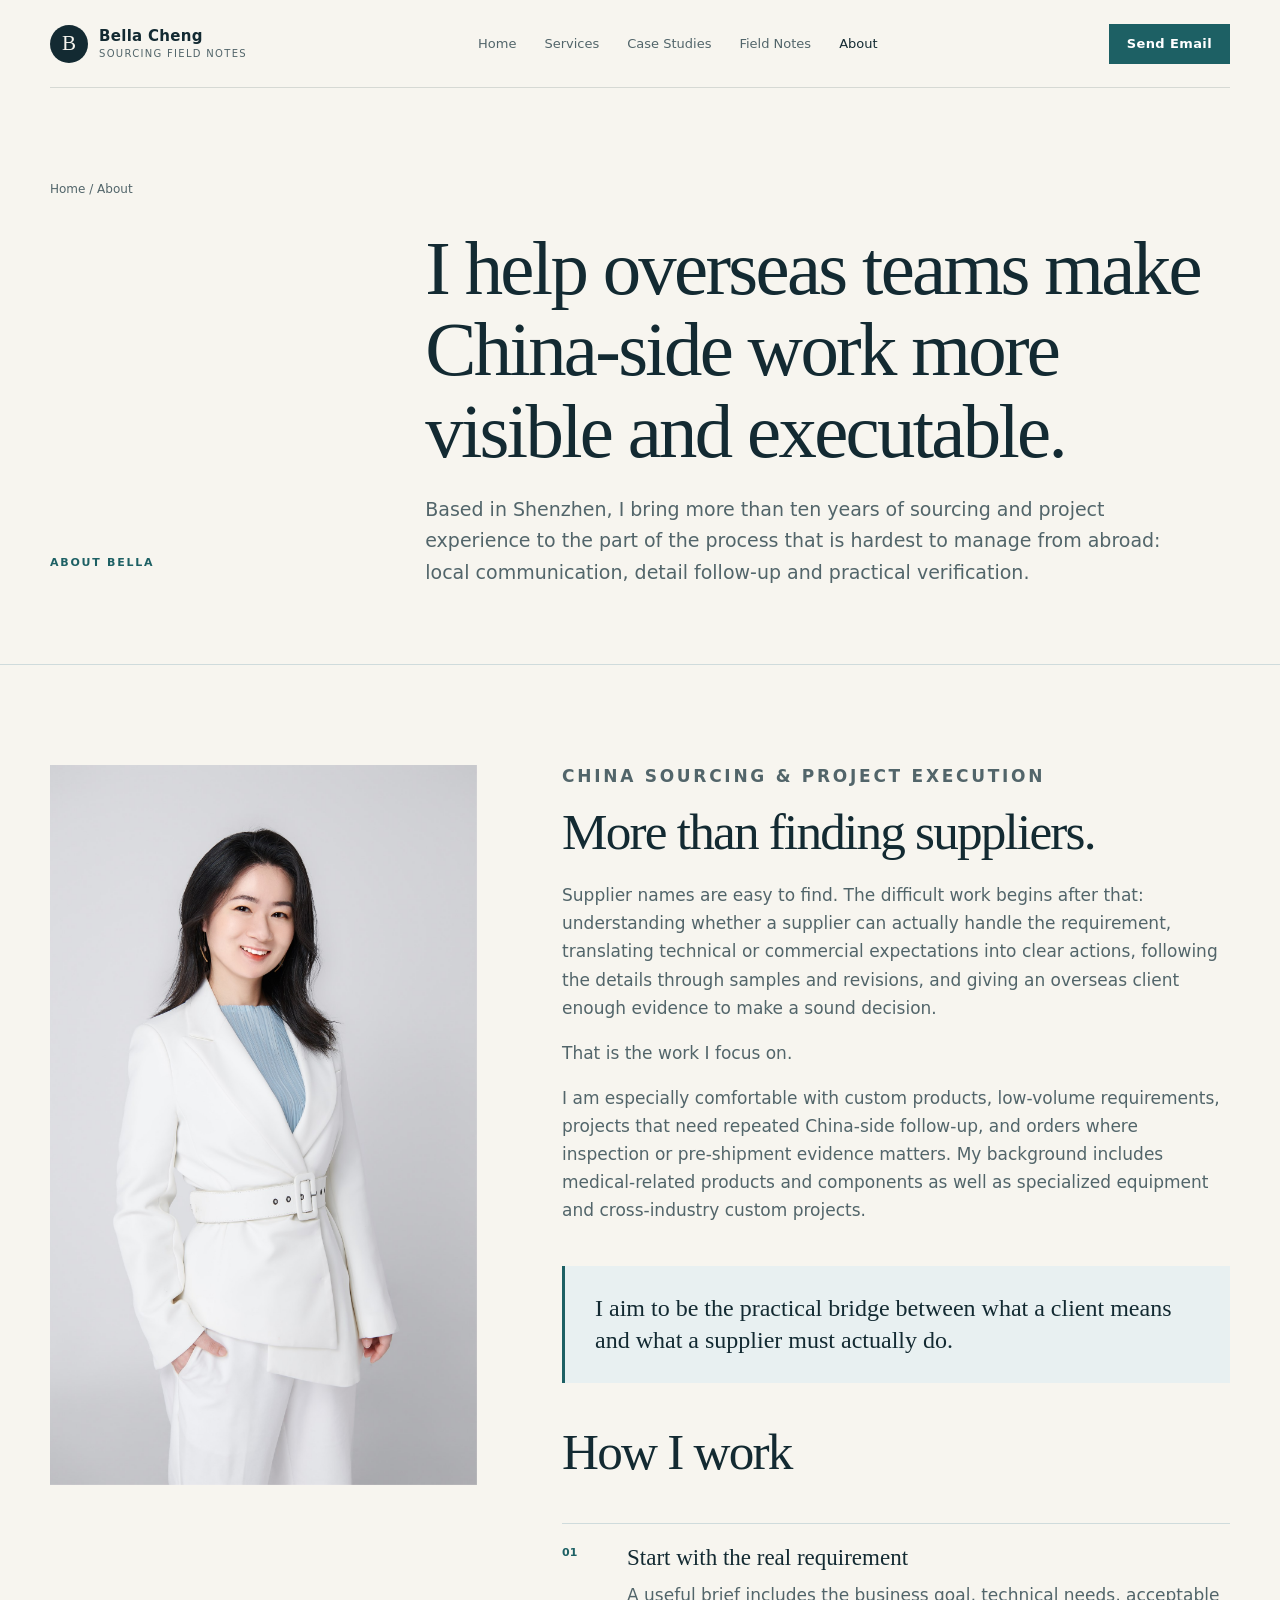
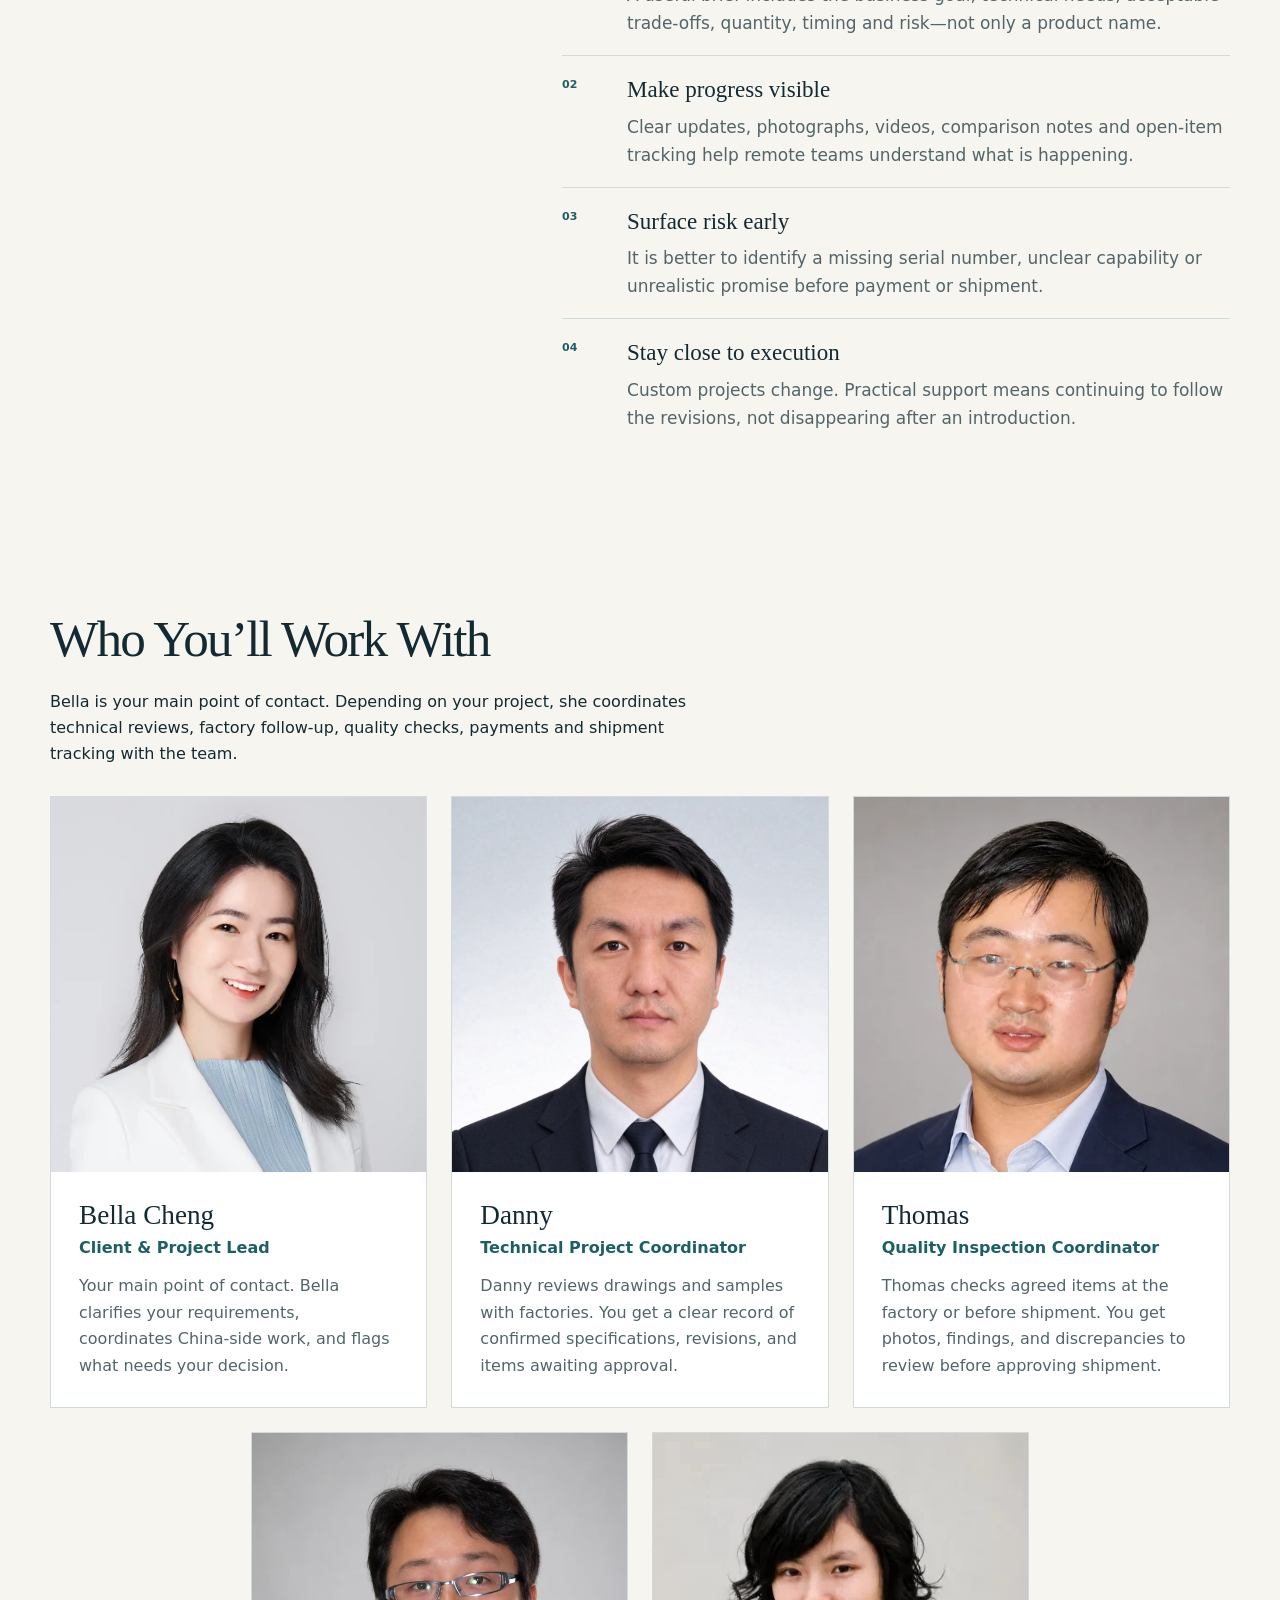
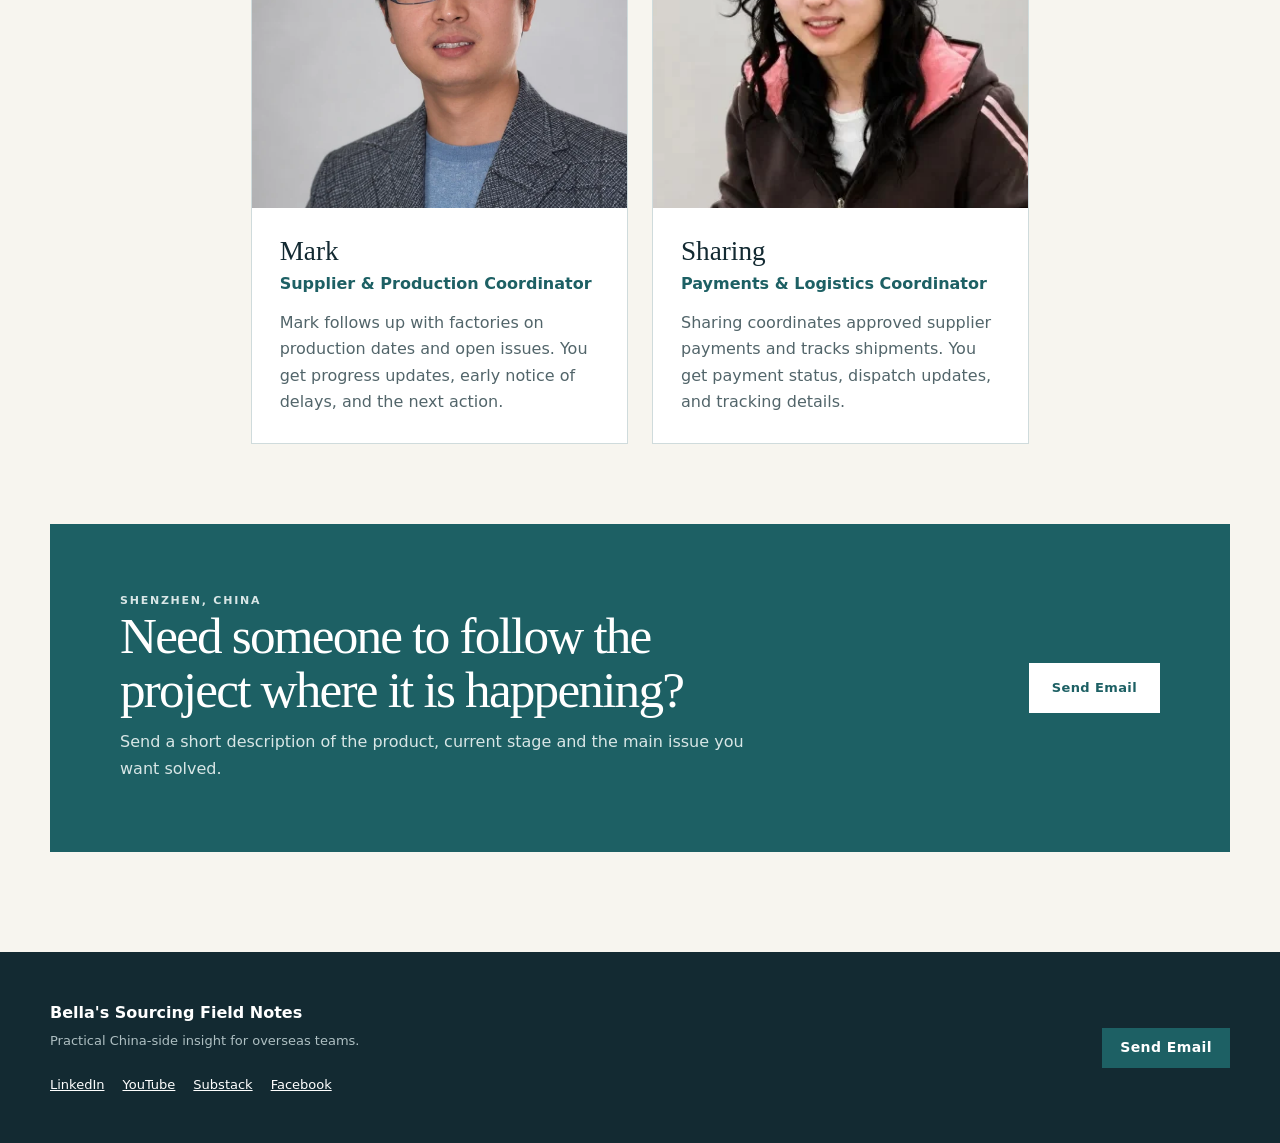
==== commit 4dcd508b: "Add files via upload" ====
--- a/about.html
+++ b/about.html
@@ -34,7 +34,7 @@
           </div>
         </article>
         <article class="team-card">
-          <div class="team-portrait"><img src="assets/team-danny-original.jpg" alt="Danny" width="600" height="600" loading="lazy"></div>
+          <div class="team-portrait"><img src="assets/team-danny-suit.png" alt="Danny" width="1080" height="1080" loading="lazy"></div>
           <div class="team-card-copy">
             <h3>Danny</h3>
             <p class="team-role">Technical Project Coordinator</p>
--- a/styles.css
+++ b/styles.css
@@ -95,6 +95,23 @@
 .team-card-copy .team-role { margin-top: 4px; color: var(--teal); font-weight: 700; }
 .home-team { margin-top: -30px; }
 .home-team-more { margin: 24px 0 0; }
+.buyer-gallery-grid { display: grid; grid-template-columns: repeat(2, minmax(0, 1fr)); gap: 26px; }
+.buyer-gallery-grid figure { margin: 0; background: var(--white); border: 1px solid var(--line); }
+.buyer-photo { position: relative; aspect-ratio: 4 / 3; overflow: hidden; background: var(--mist); }
+.buyer-photo img { position: absolute; inset: var(--gallery-y, 0) auto auto var(--gallery-x, 0); display: block; width: var(--gallery-width, 100%); height: auto; max-width: none; }
+.buyer-photo--peru { --gallery-width: 145%; --gallery-x: -28%; --gallery-y: -41%; }
+.buyer-photo--indonesia { --gallery-width: 111%; --gallery-x: -9%; --gallery-y: -8%; }
+.buyer-photo--turkiye { --gallery-width: 122%; --gallery-x: -16%; --gallery-y: -21%; }
+.buyer-photo--india { --gallery-y: -58%; }
+.buyer-photo--indonesia-partner { --gallery-width: 110%; --gallery-x: -3%; --gallery-y: -9%; }
+.buyer-photo--indonesia-team { --gallery-y: -43%; }
+.buyer-photo--italy { --gallery-y: -25%; }
+.buyer-gallery-grid figcaption { display: grid; gap: 4px; padding: 16px 20px 20px; }
+.buyer-gallery-grid figcaption strong { color: var(--ink); font: 1.4rem Georgia, serif; }
+.buyer-gallery-grid figcaption span { color: var(--muted); }
+@media (max-width: 650px) {
+  .buyer-gallery-grid { grid-template-columns: 1fr; gap: 20px; }
+}
 @media (min-width: 1060px) {
   .home-team .team-grid { grid-template-columns: repeat(5, minmax(0, 1fr)); gap: 16px; }
   .home-team .team-card, .home-team .team-card:nth-child(4) { grid-column: auto; }
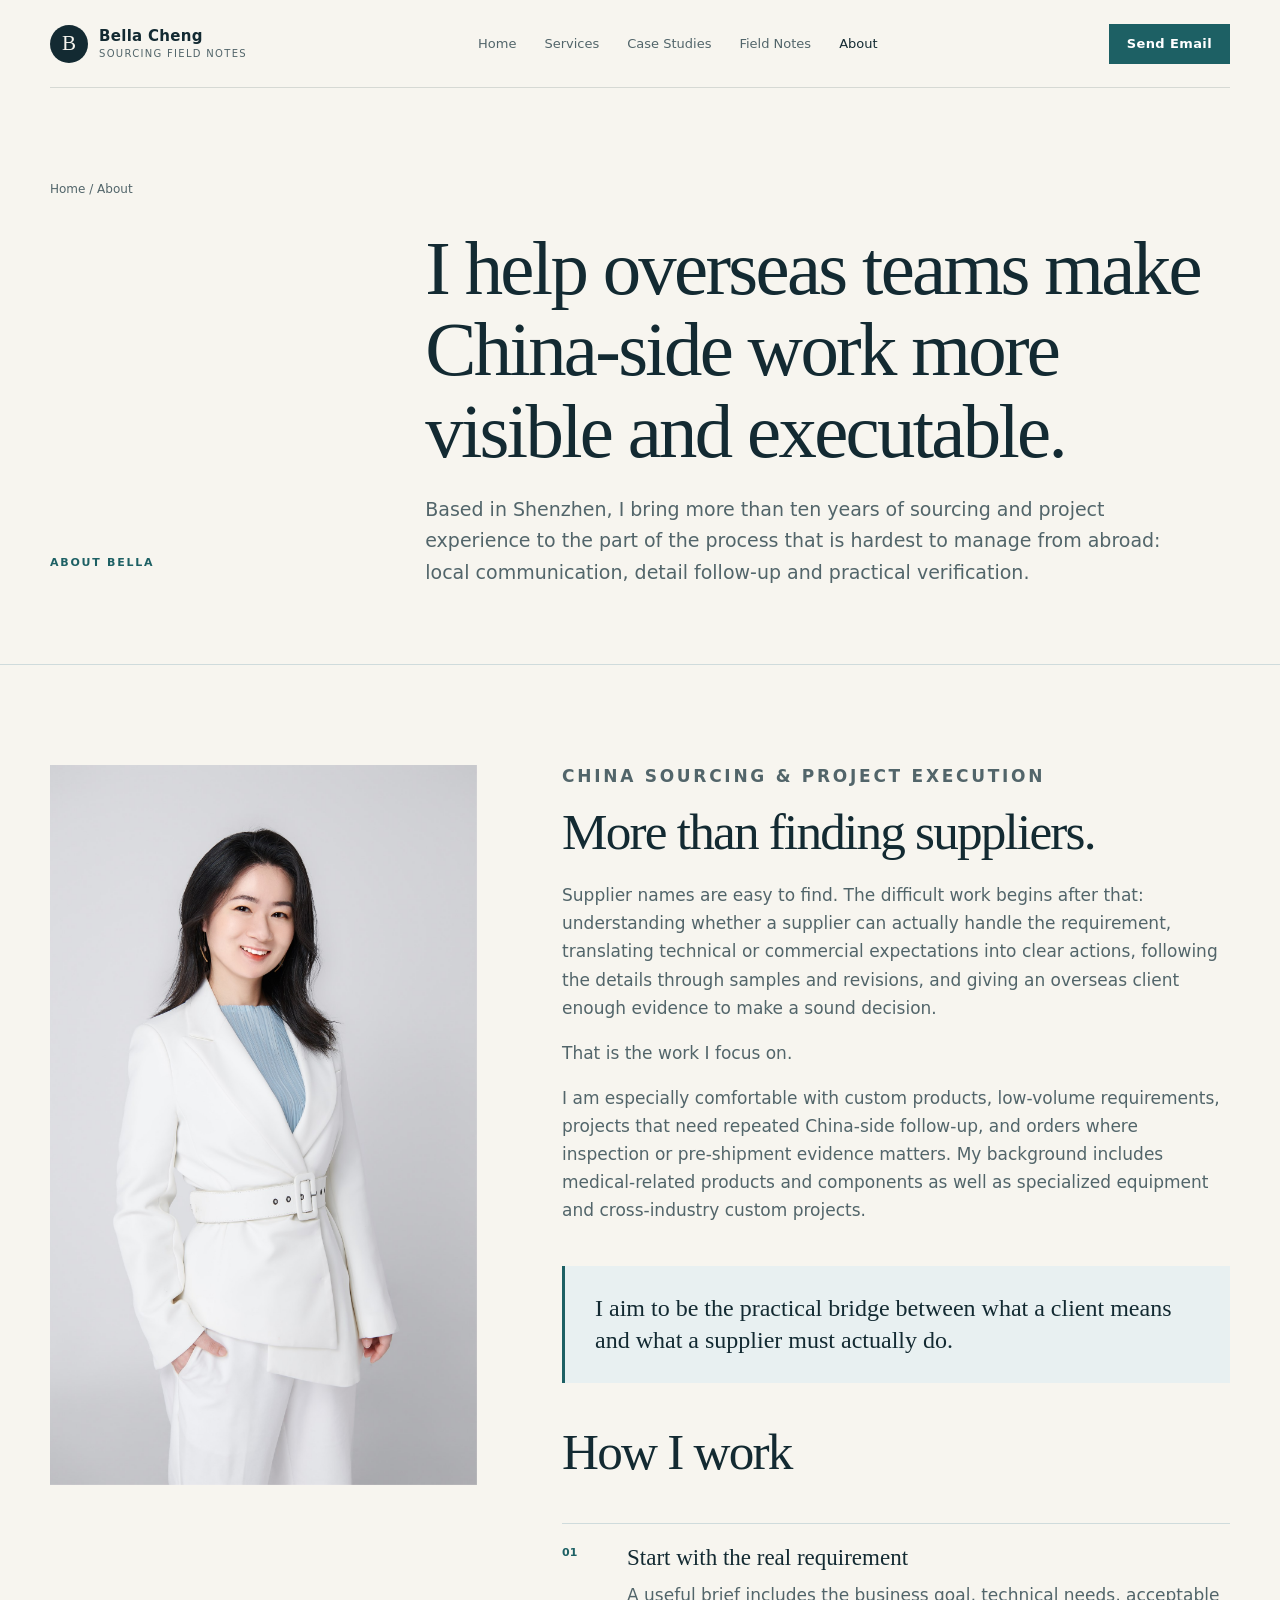
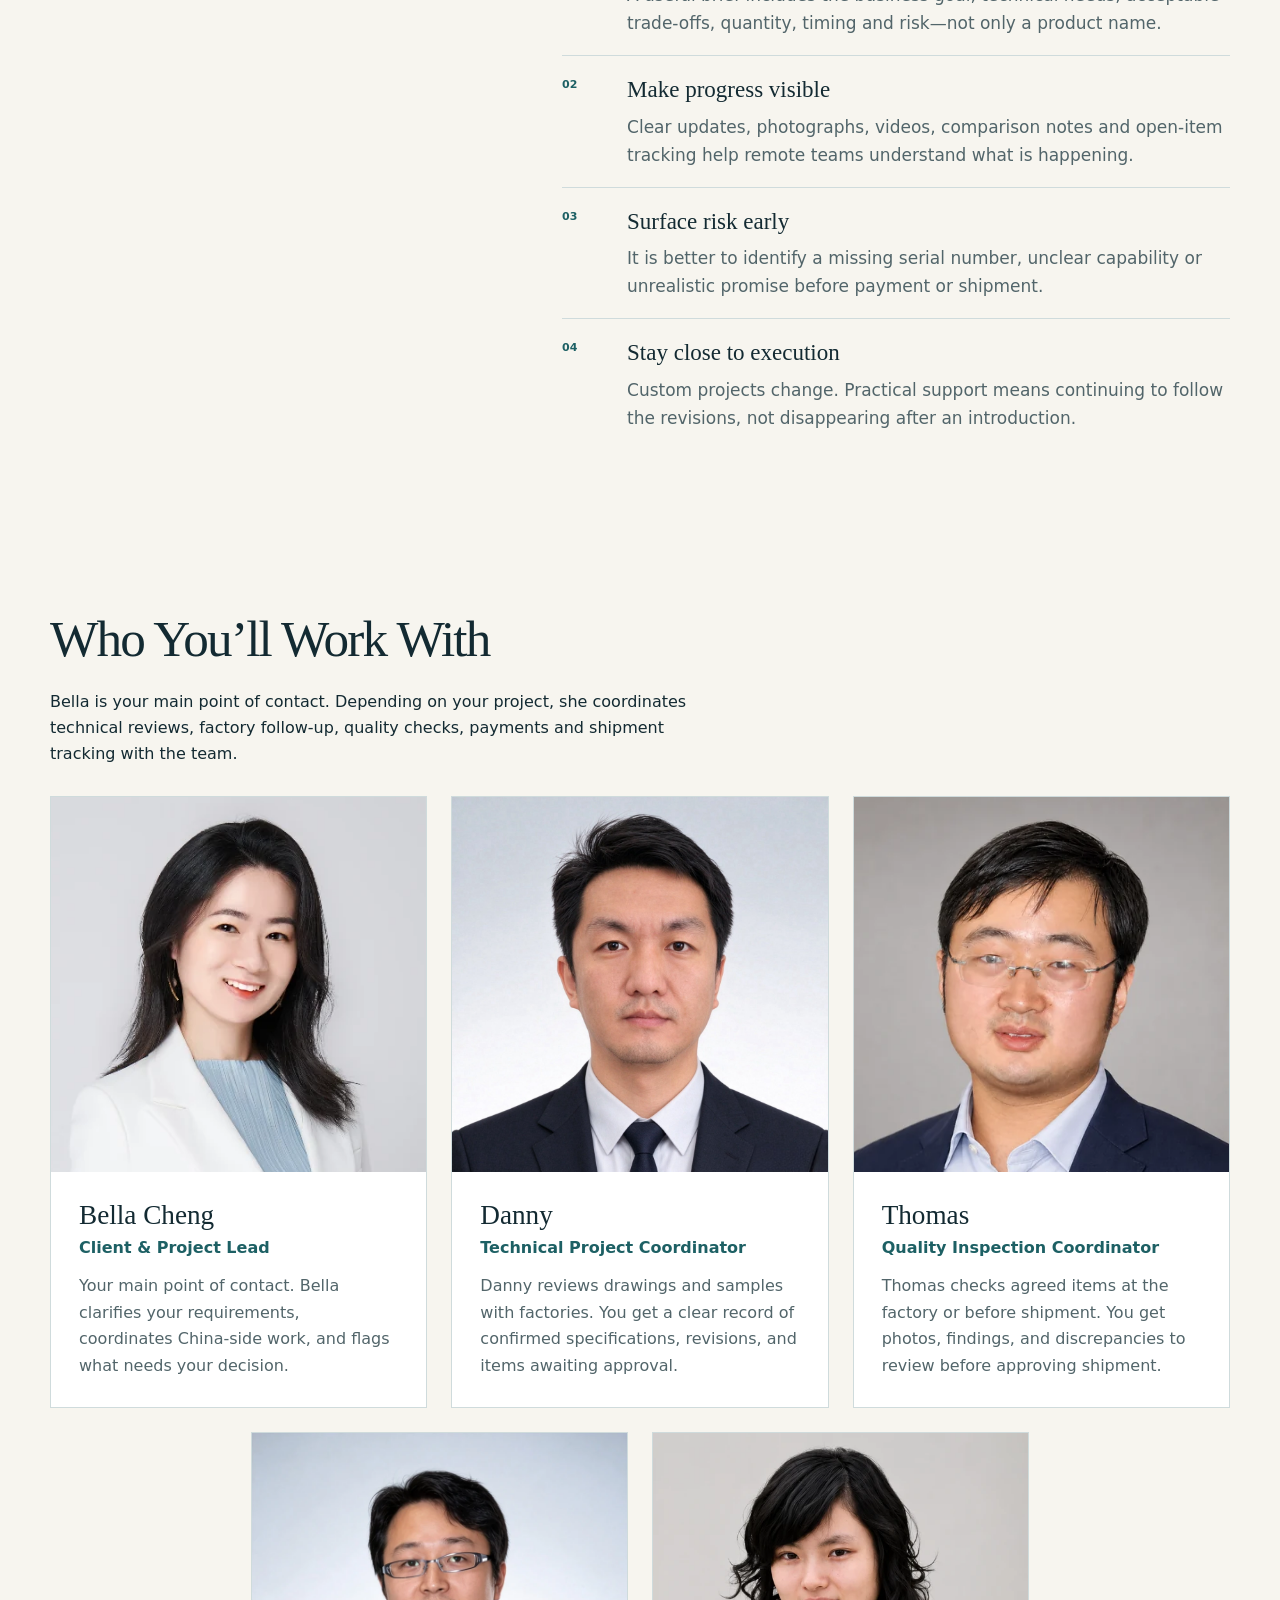
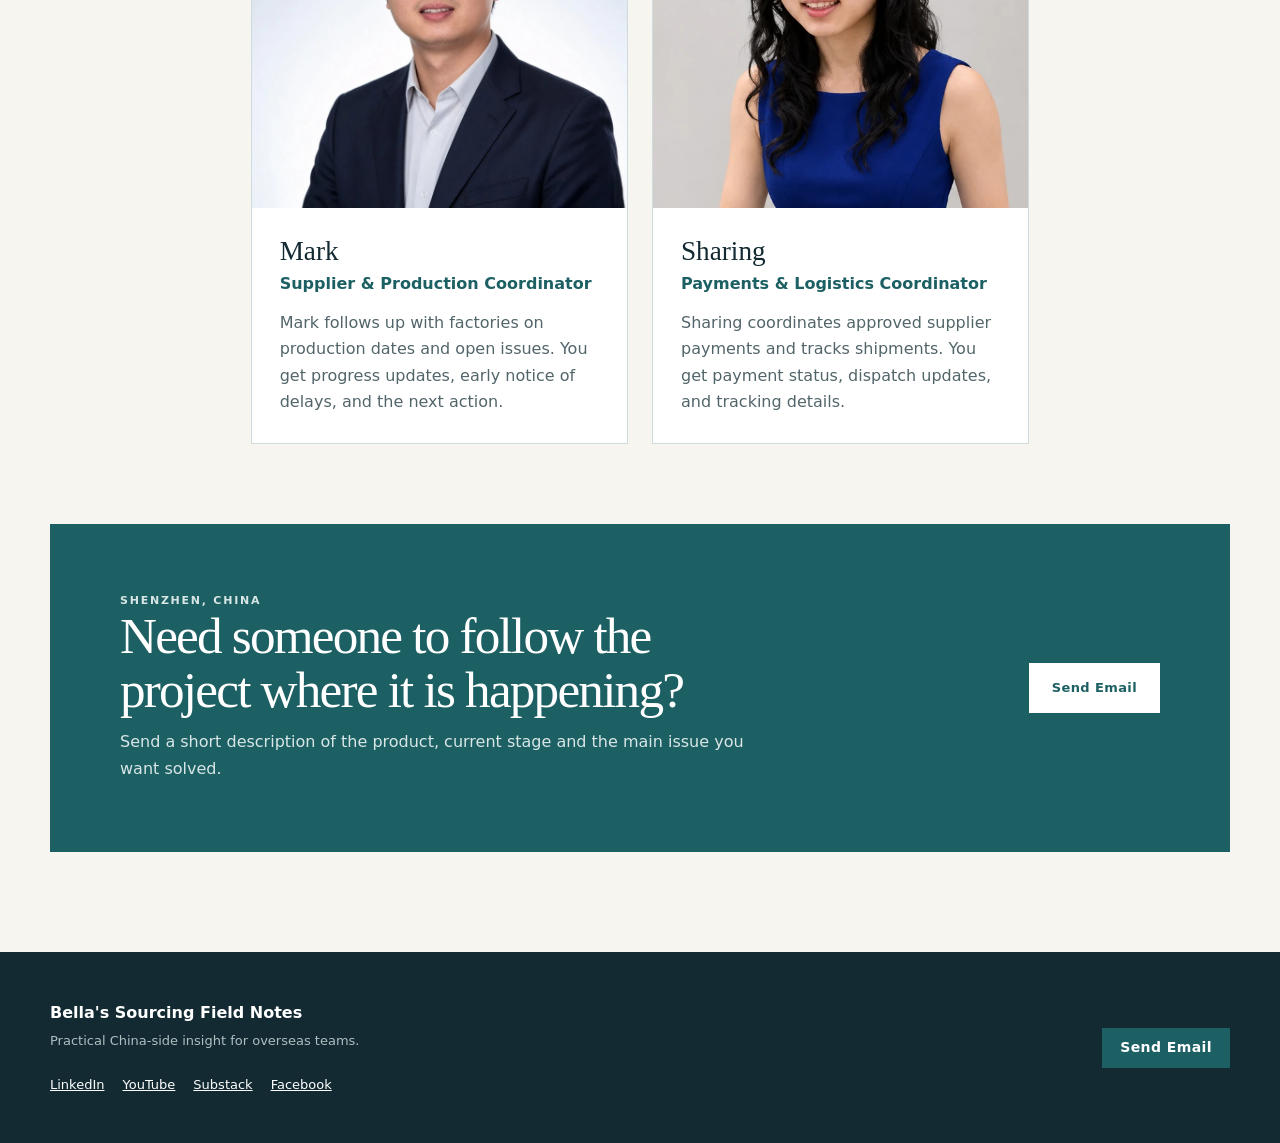
==== commit 5c6943db: "Add files via upload" ====
--- a/about.html
+++ b/about.html
@@ -50,7 +50,7 @@
           </div>
         </article>
         <article class="team-card">
-          <div class="team-portrait team-portrait--mark"><img src="assets/team-mark.webp" alt="Mark" loading="lazy"></div>
+          <div class="team-portrait team-portrait--mark"><img src="assets/team-mark-portrait.webp" alt="Mark" loading="lazy"></div>
           <div class="team-card-copy">
             <h3>Mark</h3>
             <p class="team-role">Supplier &amp; Production Coordinator</p>
@@ -58,7 +58,7 @@
           </div>
         </article>
         <article class="team-card">
-          <div class="team-portrait team-portrait--sharing"><img src="assets/team-sharing.webp" alt="Sharing" loading="lazy"></div>
+          <div class="team-portrait team-portrait--sharing"><img src="assets/team-sharing-portrait.webp" alt="Sharing" loading="lazy"></div>
           <div class="team-card-copy">
             <h3>Sharing</h3>
             <p class="team-role">Payments &amp; Logistics Coordinator</p>
--- a/styles.css
+++ b/styles.css
@@ -87,14 +87,29 @@
 .team-portrait img { position: absolute; inset: var(--photo-y, 0) auto auto var(--photo-x, 0); display: block; width: var(--photo-width, 100%); height: auto; max-width: none; }
 .team-portrait--bella { --photo-width: 114%; --photo-x: -9%; --photo-y: -2%; }
 .team-portrait--thomas { --photo-width: 199%; --photo-x: -54%; --photo-y: -2%; }
-.team-portrait--mark { --photo-width: 129%; --photo-x: -10%; --photo-y: -4%; }
-.team-portrait--sharing { --photo-width: 130%; --photo-x: -5%; --photo-y: 0%; }
+.team-portrait--mark { --photo-width: 100%; }
+.team-portrait--sharing { --photo-width: 125%; --photo-x: -4%; --photo-y: -3%; }
 .team-card-copy { padding: clamp(18px, 2.4vw, 28px); }
 .team-card-copy h3 { margin: 0; font: 1.7rem Georgia, serif; }
 .team-card-copy p { margin: 12px 0 0; color: var(--muted); }
 .team-card-copy .team-role { margin-top: 4px; color: var(--teal); font-weight: 700; }
 .home-team { margin-top: -30px; }
 .home-team-more { margin: 24px 0 0; }
+.team-work { margin-block: clamp(48px, 8vw, 96px); scroll-margin-top: 110px; }
+.team-work .section-heading { margin-bottom: 26px; }
+.team-work-grid { display: grid; grid-template-columns: repeat(4, minmax(0, 1fr)); gap: 20px; }
+.team-work-card { margin: 0; padding: 14px; border: 1px solid var(--line); background: var(--white); }
+.team-work-card img { display: block; width: 100%; max-width: 250px; height: auto; }
+.team-work-card h3 { margin: 13px 0 6px; font-size: 1.18rem; }
+.team-work-card p { margin: 0; color: var(--muted); }
+.team-work-card .text-link { display: inline-block; margin-top: 12px; }
+.team-work-more { margin: 18px 0 0; }
+@media (max-width: 950px) {
+  .team-work-grid { grid-template-columns: repeat(2, minmax(0, 1fr)); }
+}
+@media (max-width: 520px) {
+  .team-work-grid { grid-template-columns: 1fr; }
+}
 .buyer-gallery-grid { display: grid; grid-template-columns: repeat(2, minmax(0, 1fr)); gap: 26px; }
 .buyer-gallery-grid figure { margin: 0; background: var(--white); border: 1px solid var(--line); }
 .buyer-photo { position: relative; aspect-ratio: 4 / 3; overflow: hidden; background: var(--mist); }
